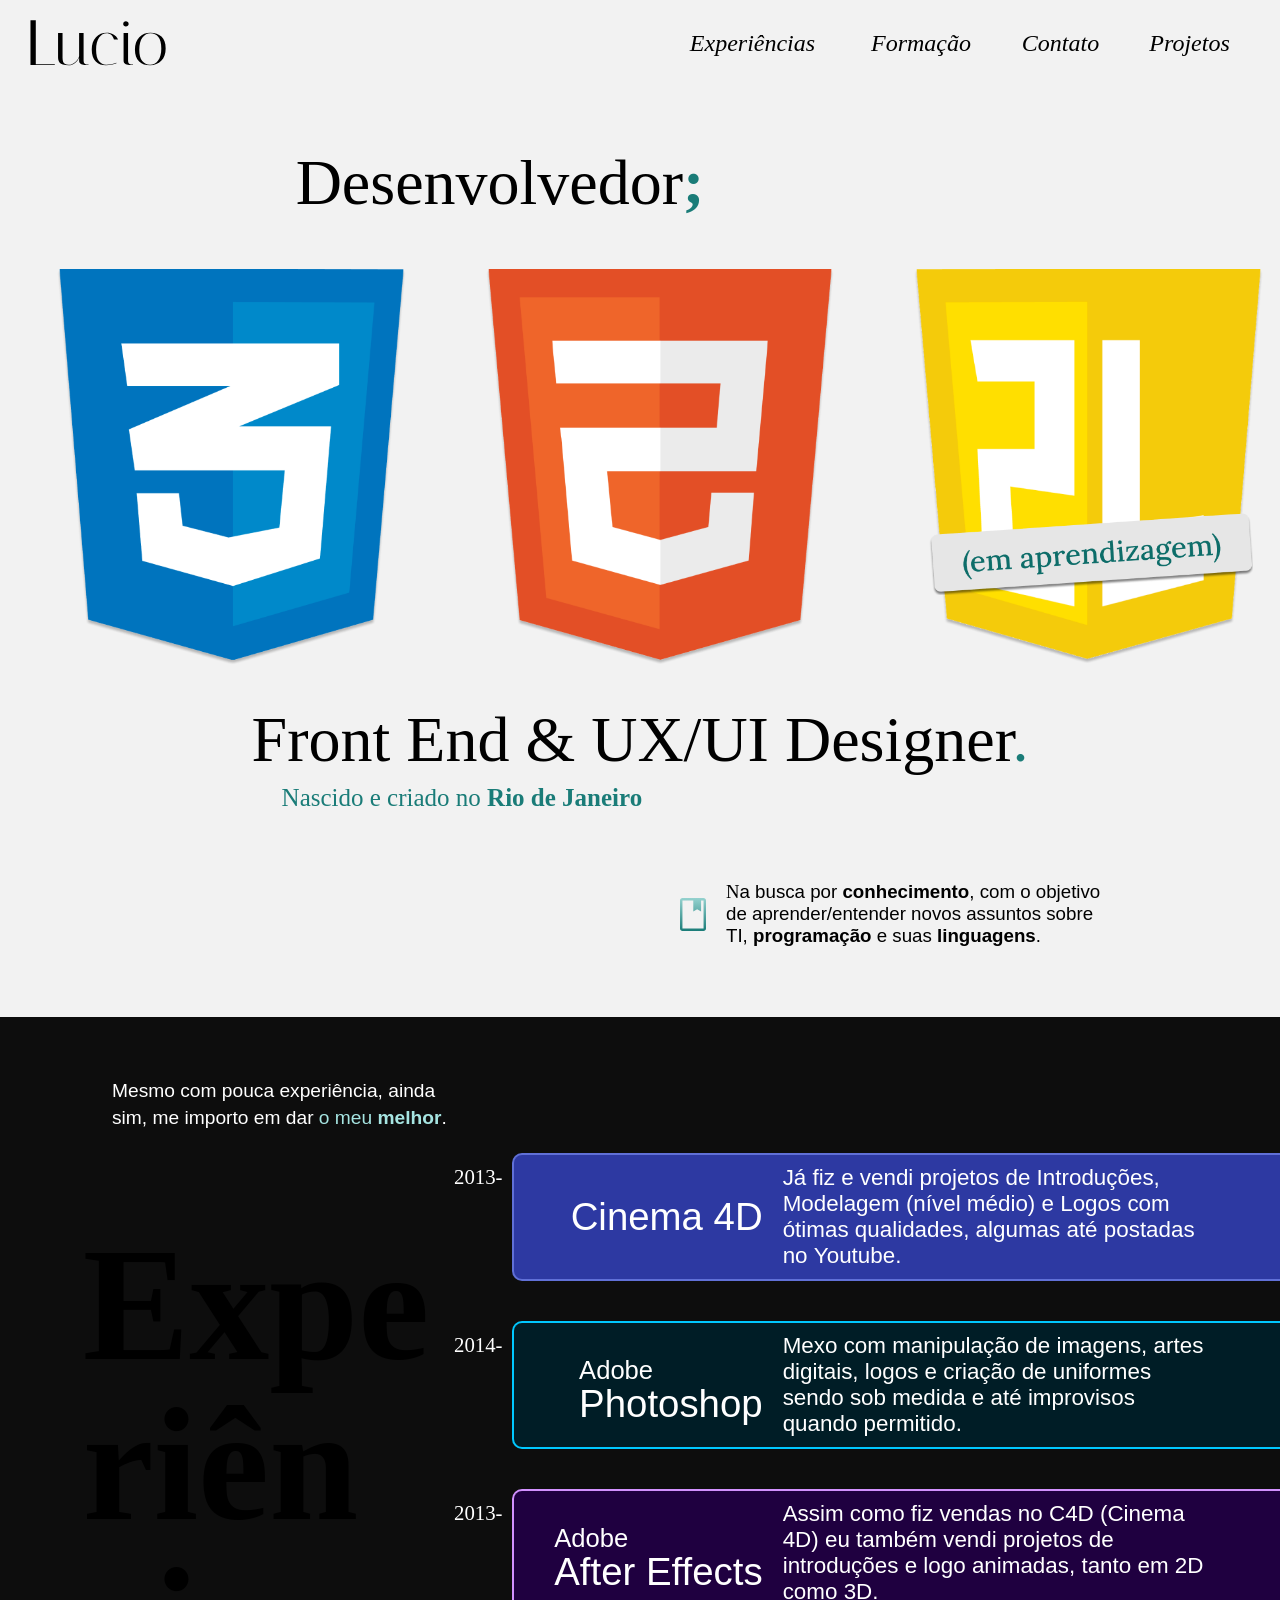
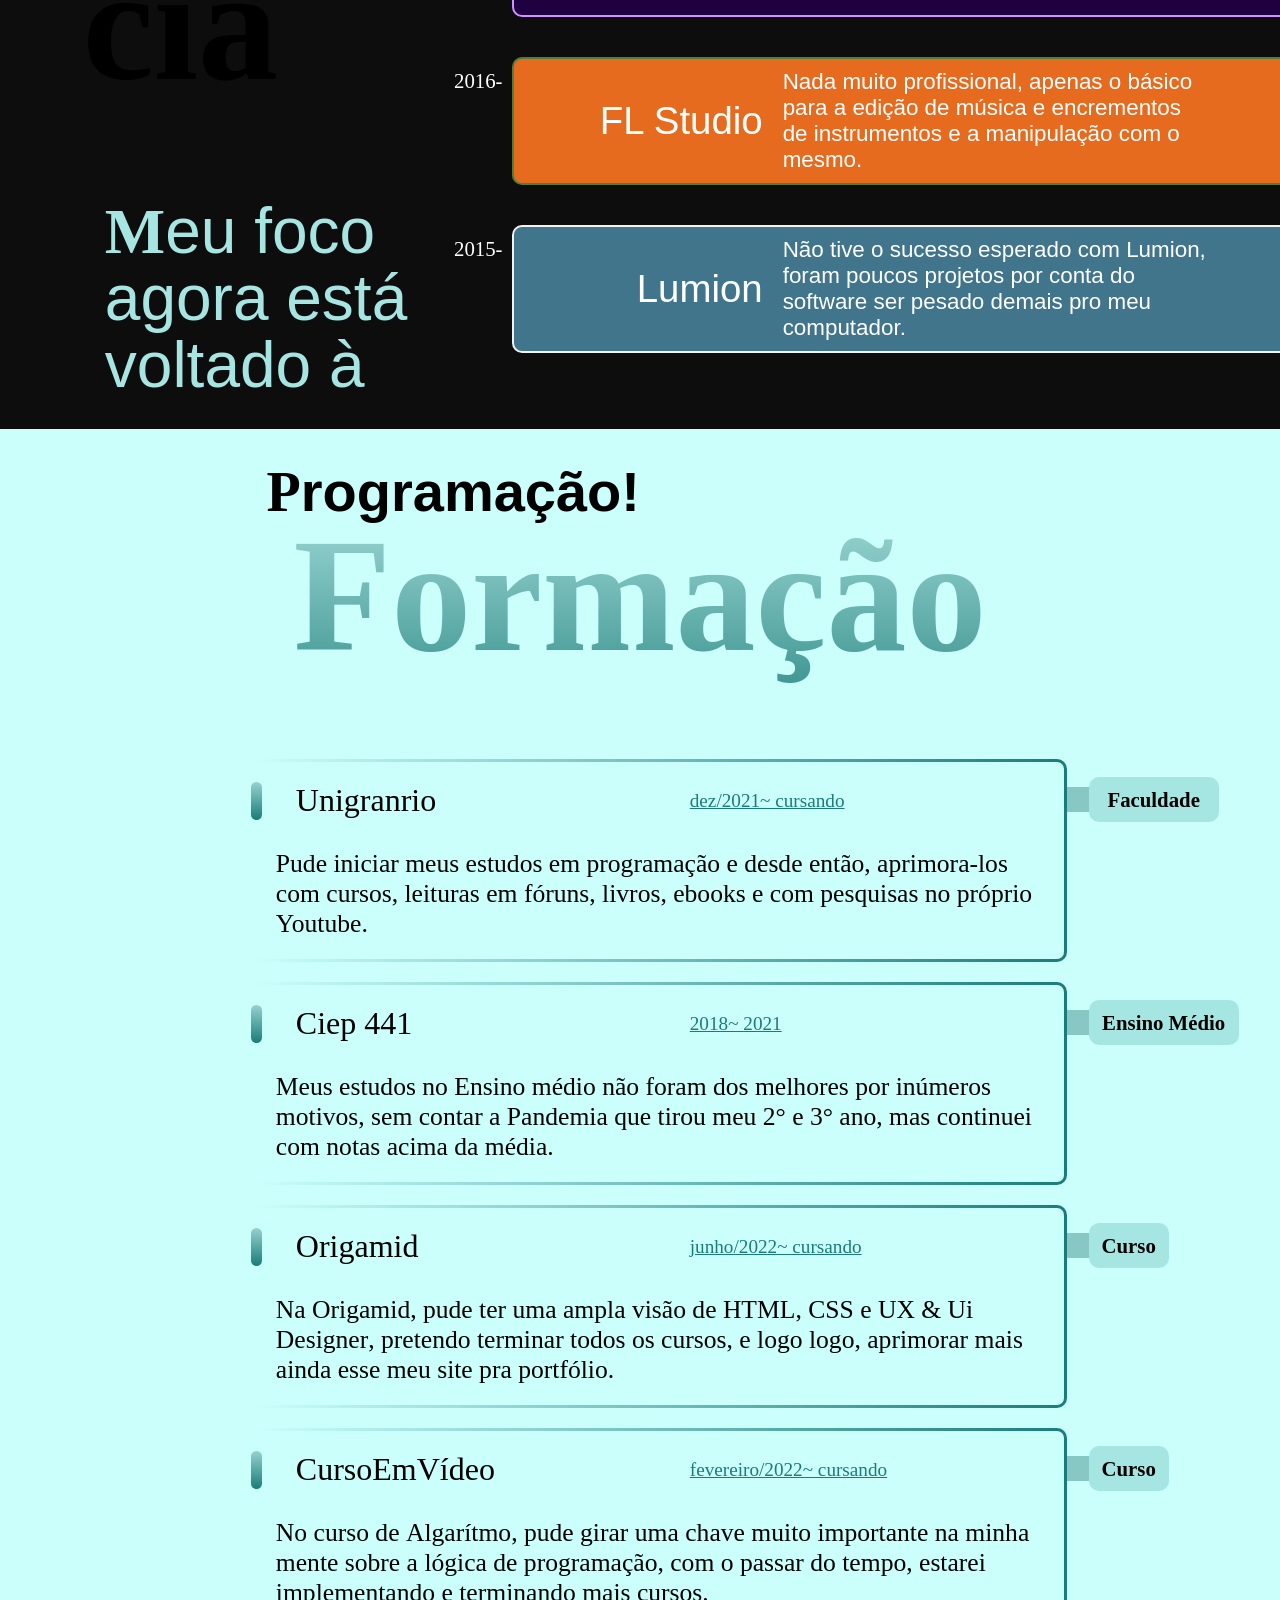
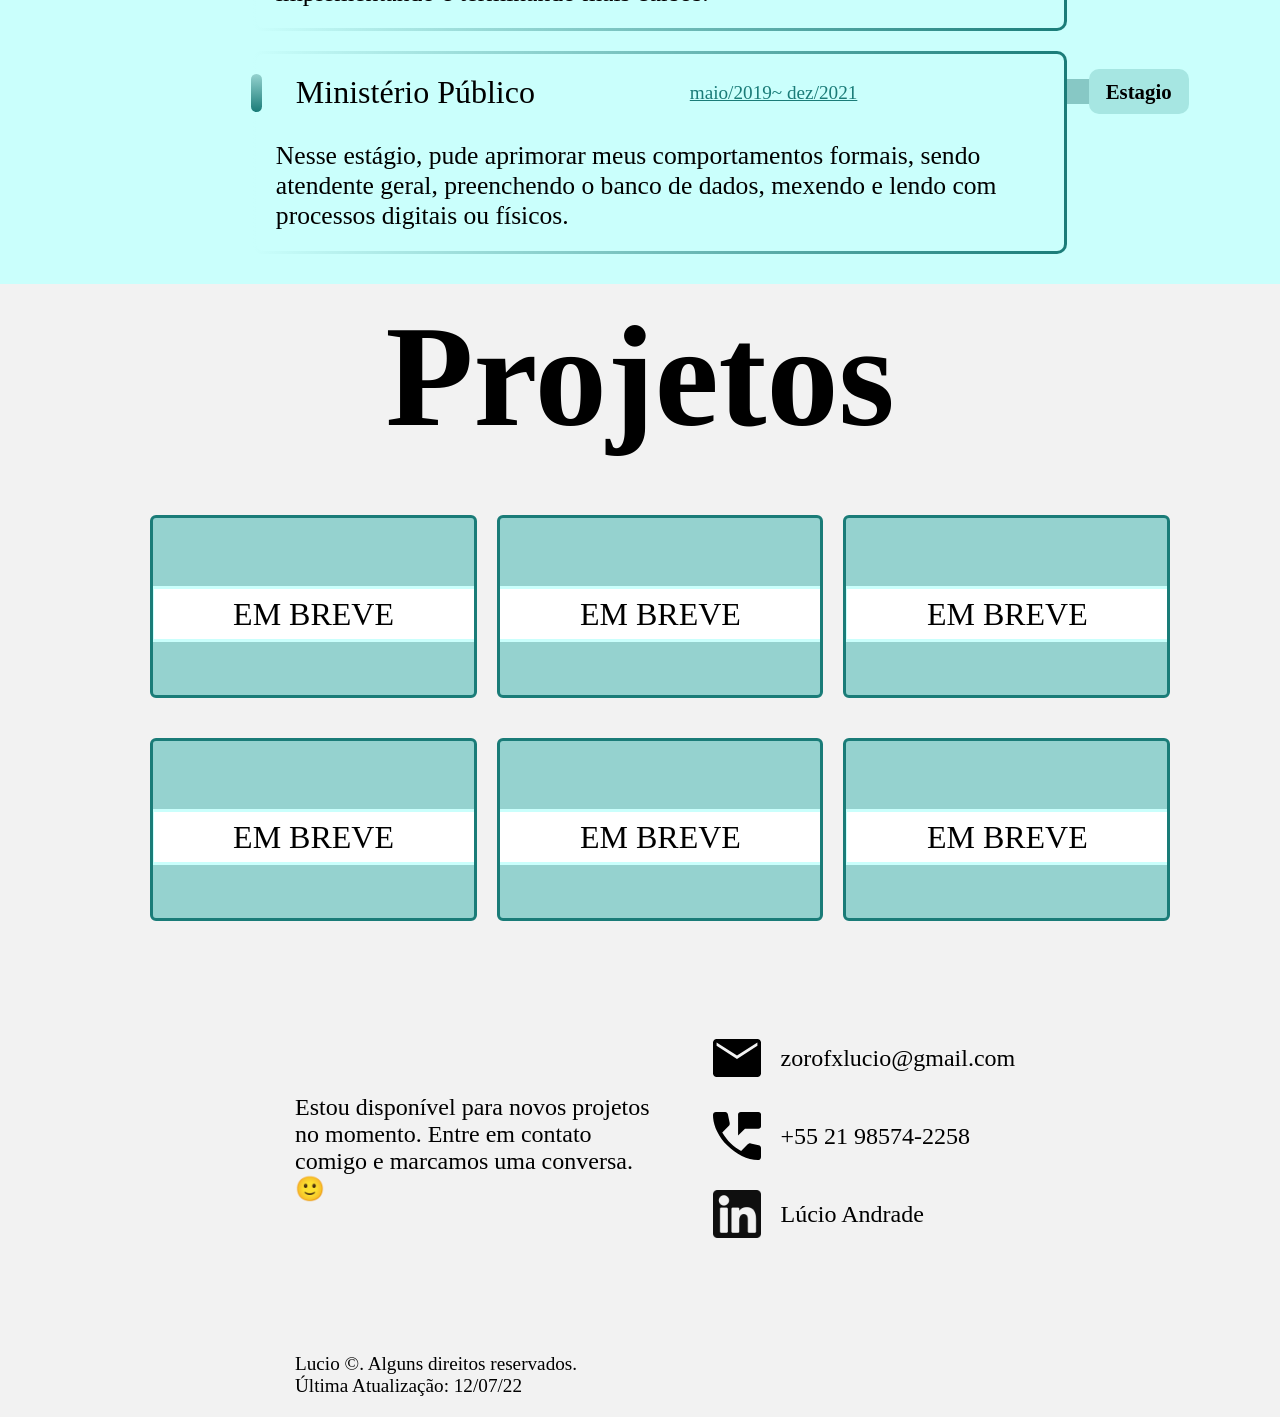
==== index.html @ 2e33cf3a "// (13/?)" ====
<!DOCTYPE html>
<html lang="en">

<head>
  <meta charset="UTF-8">
  <meta name="viewport" content="width=device-width, initial-scale=1.0">
  <title>Lúcio - Desenvolver Front-End e Designer</title>
  <link rel="stylesheet" href="style/style.css">
  <link rel="shortcut icon" href="favicon.svg" type="image/x-icon" />
</head>

<body>
  <header class="header1">
    <img src="img/inicial-marca.svg" alt="Lúcio-Logo">
    <nav class="navegacao1">
      <ul class="ul-header">
        <li class="hea-exp"><a href="#experiencias">Experiências</a></li>
        <li class="hea-form"><a href="#formacao">Formação</a></li>
        <li class="hea-cont"><a href="#contato">Contato</a></li>
        <li class="pro-cont"><a href="#projetos">Projetos</a></li>
      </ul>
    </nav>
  </header>
</body>

<main aria-label="Introdução" class="conteudo1">
  <h1 class="titulo-1">D<span class="titulo-1">esenvolvedor<strong class="titulo-1">;</strong></span></h1>
  <ul class="ul-0 conteiner1">
    <li>
      <img class="li-c1-1 imagem-c1" src="img/1-conteudo-1_3.png" alt="imagem-css">
    </li>
    <li>
      <img class="li-c1-1 imagem-c1 sumir650" src="img/1-conteudo-2_3.jpg" alt="imagem-html">
    </li>
    <li>
      <img class=" imagem-c1 sumir" src="img/1-conteudo-3_3.jpg" alt="imagem-java">
      <div>
        <img class="decoracao-c1 sumir" src="img/1-conteudo-java-3_3.png" alt="">
      </div>
    </li>
  </ul>

  <div class="conteiner1-2">
    <h2 class="titulo-2">Front End & UX/UI Designer<span class="titulo-2">.</span></h2>
    <p class="p-c1"> Nascido e criado no <strong class="p-c1">Rio de Janeiro</strong>
    </p>
  </div>

  <div class="conteiner1-3">
    <img src="img/1-conteudo-icone.svg" alt="icone-c1">
    <h3 class="lora">N<span class="IBM-Plex">a busca por <strong>conhecimento</strong>, com o objetivo<br>de aprender/entender novos assuntos sobre<br>TI, <strong>programação</strong> e suas <strong>linguagens</strong>.</span></h3>
  </div>
</main>

<section id="experiencias" aria-label="Experiências" class="section-c2">

  <div class="conteudo2">
    <span class="dec-1 Montserrat">Mesmo com pouca experiência, ainda<br>sim, me importo em dar <strong>o meu <em>melhor</em></strong>.</span>
    <h2 class="experiência subtitulo ">Expe<br>riên<br>cia</h2>
    <h3 class="h3-baixo Lora"> M<strong class="Montserrat">eu foco<br> agora está<br> voltado à</strong></h3>
    <ul class="conteiner-c2">
      <li aria-label="cinema4d" class="itens-exp">
        <img class="sumir-c2" src="img/2-conteudo-c4d.png" alt="C4D-Image">
        <div class="exp cinema4d">
          <div class="alinhamento cinema4d-1220">
            <h4 class="dec-h4-c2 IBM-Plex">Cinema 4D</h4>
          </div>
          <div class="alinhamento-p">
            <p class="Roboto">Já fiz e vendi projetos de <strong>Introduções</strong>, <strong>Modelagem</strong> (nível médio) e <strong>Logos</strong> com ótimas qualidades, algumas até postadas no <strong>Youtube</strong>.</p>
          </div>
        </div>
      </li>

      <li aria-label="adobe photoshop" class="itens-exp">
        <img class="sumir-c2" src="img/2-conteudo-ps.png" alt="PS-Image">
        <div class="exp photoshop">
          <div class="alinhamento photoshop-1220">
            <h4 class="dec-h4-letra-quebrada IBM-Plex"><span>Adobe</span><br> Photoshop</h4>
          </div>
          <div class="alinhamento-p">
            <p class="Roboto">Mexo com <strong>manipulação de imagens</strong>, <strong>artes digitais</strong>, <strong>logos</strong> e <strong>criação de uniformes</strong> sendo sob medida e até improvisos quando permitido. </p>
          </div>
        </div>
      </li>

      <li aria-label="adobe after effects" class="itens-exp">
        <img class="sumir-c2" src="img/2-conteudo-ae.png" alt="AE-Image">
        <div class="exp after-effects">
          <div class="alinhamento after-1220">
            <h4 class="dec-h4-letra-quebrada IBM-Plex"><span>Adobe</span><br> After Effects</h4>
          </div>
          <div class="alinhamento-p">
            <p class="Roboto">Assim como fiz vendas no C4D (Cinema 4D) eu também vendi projetos de <strong>introduções</strong> e <strong>logo animadas</strong>, tanto em <strong>2D</strong> como <strong>3D</strong>.</p>
          </div>
        </div>
      </li>

      <li aria-label="fl studio" class="itens-exp">
        <img class="sumir-c2" src="img/2-conteudo-flstudio.png" alt="FLSTUDIO-Image">
        <div class="exp fl-studio">
          <div class="alinhamento flstudio-1220">
            <h4 class="dec-h4-c2 IBM-Plex">FL Studio</h4>
          </div>
          <div class="alinhamento-p">
            <p class="Roboto">Nada muito profissional, apenas o <strong>básico</strong> para a <strong>edição de música</strong> e encrementos de <strong>instrumentos</strong> e a <strong>manipulação</strong> com o mesmo.</p>
          </div>
        </div>
      </li>

      <li aria-label="lumion" class="itens-exp">
        <img class="sumir-c2" src="img/2-conteudo-lumion.png" alt="LUMION-Image">
        <div class="exp lumion">
          <div class="alinhamento lumion-1220">
            <h4 class="dec-h4-c2 IBM-Plex">Lumion</h4>
          </div>
          <div class="alinhamento-p">
            <p class="Roboto">Não tive o sucesso esperado com Lumion, foram poucos projetos por conta do software ser pesado demais pro meu computador.</p>
          </div>
        </div>
      </li>
    </ul>
  </div>
</section>

<section id="formacao" class="section-c3" aria-label="Formação">
  <div class="conteudo-3">
    <h3 class="dec-1-for Montserrat"><span class="Lora">P</span>rogramação<strong>!</strong></h3>
    <h2 class="experiencias titulo-for subtitulo"><strong>F</strong>or<br>ma<br>ção</h2>

    <ul class="conteiner-for">
      <li class="item-for faculdade">
        <div class="escrita-itens-for">
          <h4 class="opensans detalhe-h4"><strong class="Lora">U</strong>nigranrio</h4>
          <span>dez/2021~ cursando</span>
        </div>
        <p class="p-for">Pude iniciar meus estudos em <strong>programação</strong> e desde então, aprimora-los com cursos, leituras em fóruns, livros, ebooks e com <strong>pesquisas no próprio Youtube</strong>.</p>
      </li>

      <li class="item-for ens-medio">
        <div class="escrita-itens-for">
          <h4 class="detalhe-h4"><strong class="Lora">C</strong>iep 441</h4>
          <span>2018~ 2021</span>
        </div>
        <p class="p-for">Meus estudos no Ensino médio não foram dos melhores por inúmeros motivos, sem contar a Pandemia que tirou meu 2° e 3° ano, mas continuei com notas <strong>acima da média</strong>.</p>
      </li>

      <li class="item-for curso">
        <div class="escrita-itens-for">
          <h4 class="detalhe-h4"><strong class="Lora">O</strong>rigamid</h4>
          <span>junho/2022~ cursando</span>
        </div>
        <p class="p-for">Na Origamid, pude ter uma ampla visão de <strong>HTML</strong>, <strong>CSS</strong> e <strong>UX & Ui Designer</strong>, pretendo terminar todos os cursos, e logo logo, aprimorar mais ainda esse meu <strong>site</strong> pra <strong>portfólio</strong>.</p>
      </li>

      <li class="item-for curso">
        <div class="escrita-itens-for">
          <h4 class="detalhe-h4"><strong class="Lora">C</strong>urso<strong class="Lora">E</strong>m<strong class="Lora">V</strong>ídeo</h4>
          <span>fevereiro/2022~ cursando</span>
        </div>
        <p class="p-for">No curso de <strong>Algarítmo</strong>, pude girar uma chave muito importante na minha mente sobre a <strong>lógica de programação</strong>, com o passar do tempo, estarei <strong>implementando</strong> e <strong>terminando</strong> mais <strong>cursos</strong>.</p>
      </li>

      <li class="item-for estagio">
        <div class="escrita-itens-for">
          <h4 class="detalhe-h4"><strong class="Lora">M</strong>inistério <strong class="Lora">P</strong>úblico</h4>
          <span>maio/2019~ dez/2021</span>
        </div>
        <p class="p-for">Nesse <strong>estágio</strong>, pude aprimorar meus comportamentos <strong>formais</strong>, sendo <strong>atendente</strong> geral, preenchendo o <strong>banco de dados</strong>, mexendo e lendo com <strong>processos</strong> digitais ou físicos.</p>
      </li>
    </ul>
  </div>
</section>

<section class="section-c4" id="projetos">
  <div class="h2-c4">
    <h2>Projetos</h2>
  </div>
  <div class="conteiner-c4">
    <ul class="grid-c4">
      <li class="itens-c4">
        <p class="p-c4">em breve</p>
      </li>
      <li class="itens-c4">
        <p class="p-c4">em breve</p>
      </li>
      <li class="itens-c4">
        <p class="p-c4">em breve</p>
      </li>
      <li class="itens-c4">
        <p class="p-c4">em breve</p>
      </li>
      <li class="itens-c4">
        <p class="p-c4">em breve</p>
      </li>
      <li class="itens-c4">
        <p class="p-c4">em breve</p>
      </li>
    </ul>
  </div>
</section>

<footer class="footer-principal" id="contato">
  <div class="conteudo-f-text">
    <p class="pf-1">Estou disponível para novos projetos no momento. Entre em contato comigo e marcamos uma conversa. 🙂</p>

    <div class="f-2p-j">
      <p class="pf-2">Lucio ©. Alguns direitos reservados.</p>
      <p class="pf-3">Última Atualização: 12/07/22</p>
    </div>
  </div>
  <ul class="conteiner-f">
    <li class="f-list">
      <img src="img/contato-email.svg" alt="email-vetor">
      <a href="mailto:zorofxlucio@gmail.com? subject=subject text" target="_blank">
        zorofxlucio@gmail.com
      </a>
    </li>
    <li class="f-list">
      <img src="img/contato-telefone.svg" alt="telefone-vetor">
      <a href="https://wa.me/5521985742258" target="_blank">
        +55 21 98574-2258
      </a>
    </li>
    <li class="f-list">
      <img src="img/contato-linkedin.svg" alt="linkedin-vetor">
      <a href="https://www.linkedin.com/in/l%C3%BAcio-andrade-frontend/" target="_blank">Lúcio Andrade</a>
    </li>
  </ul>
</footer>

</html>
---- style/style.css ----
@import url('global.css');
@import url('header.css');
@import url('fontes.css');
@import url('footer.css');
@import url('conteudo-1.css');
@import url('conteudo-2.css');
@import url('conteudo-3.css');
@import url('conteudo-4.css');

/*Estilos Gerais*/
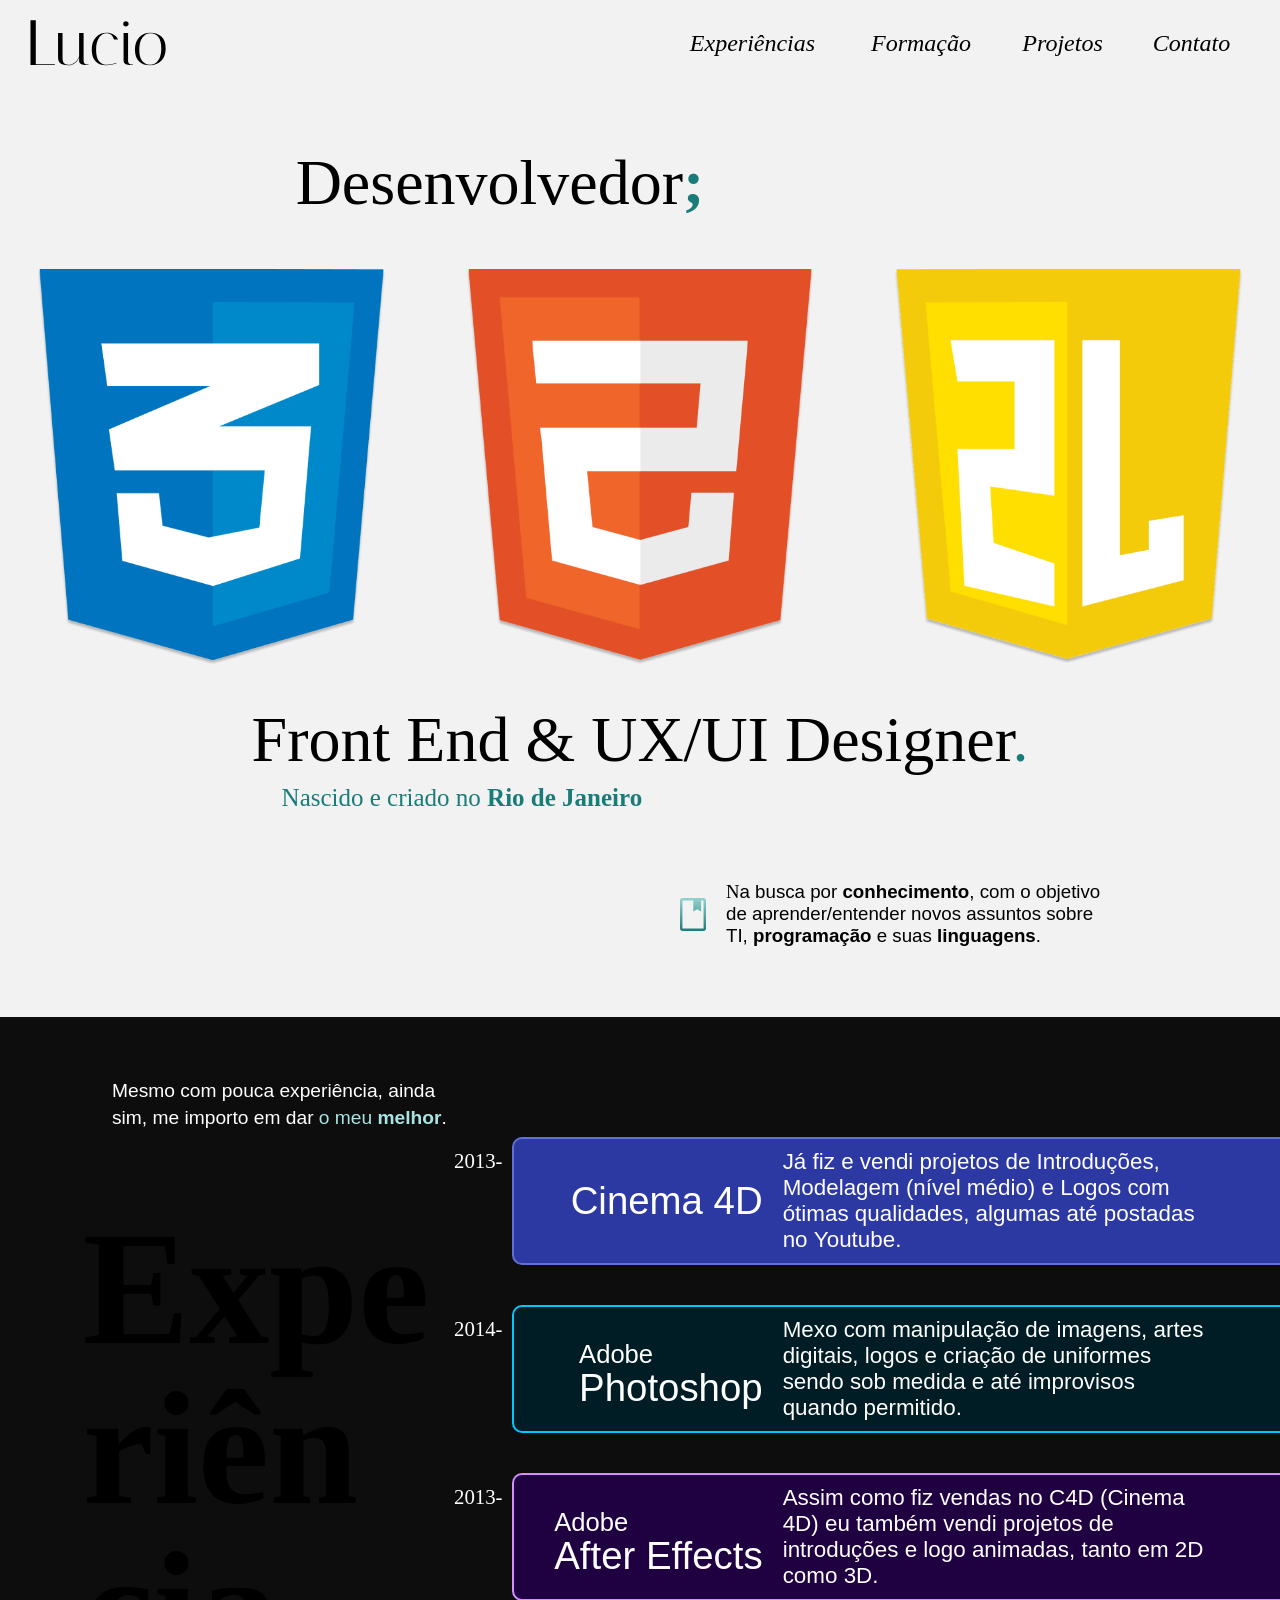
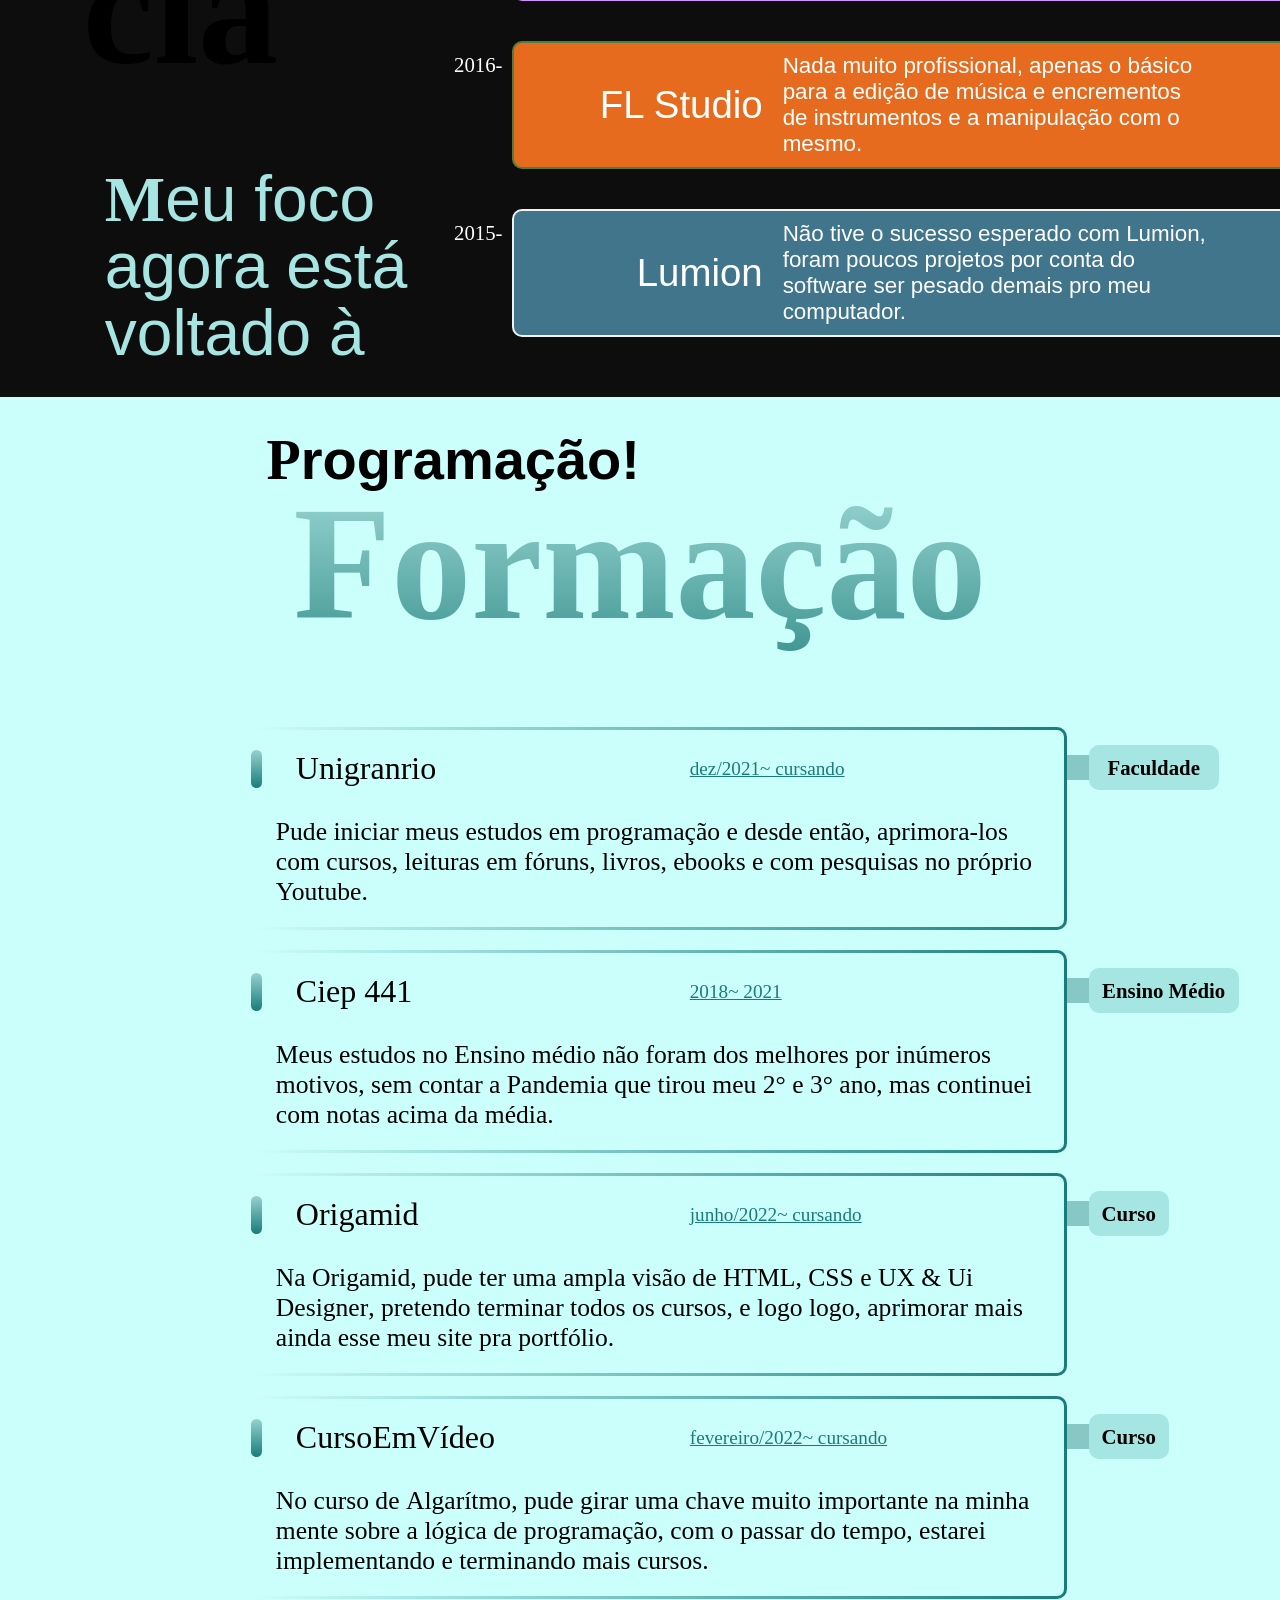
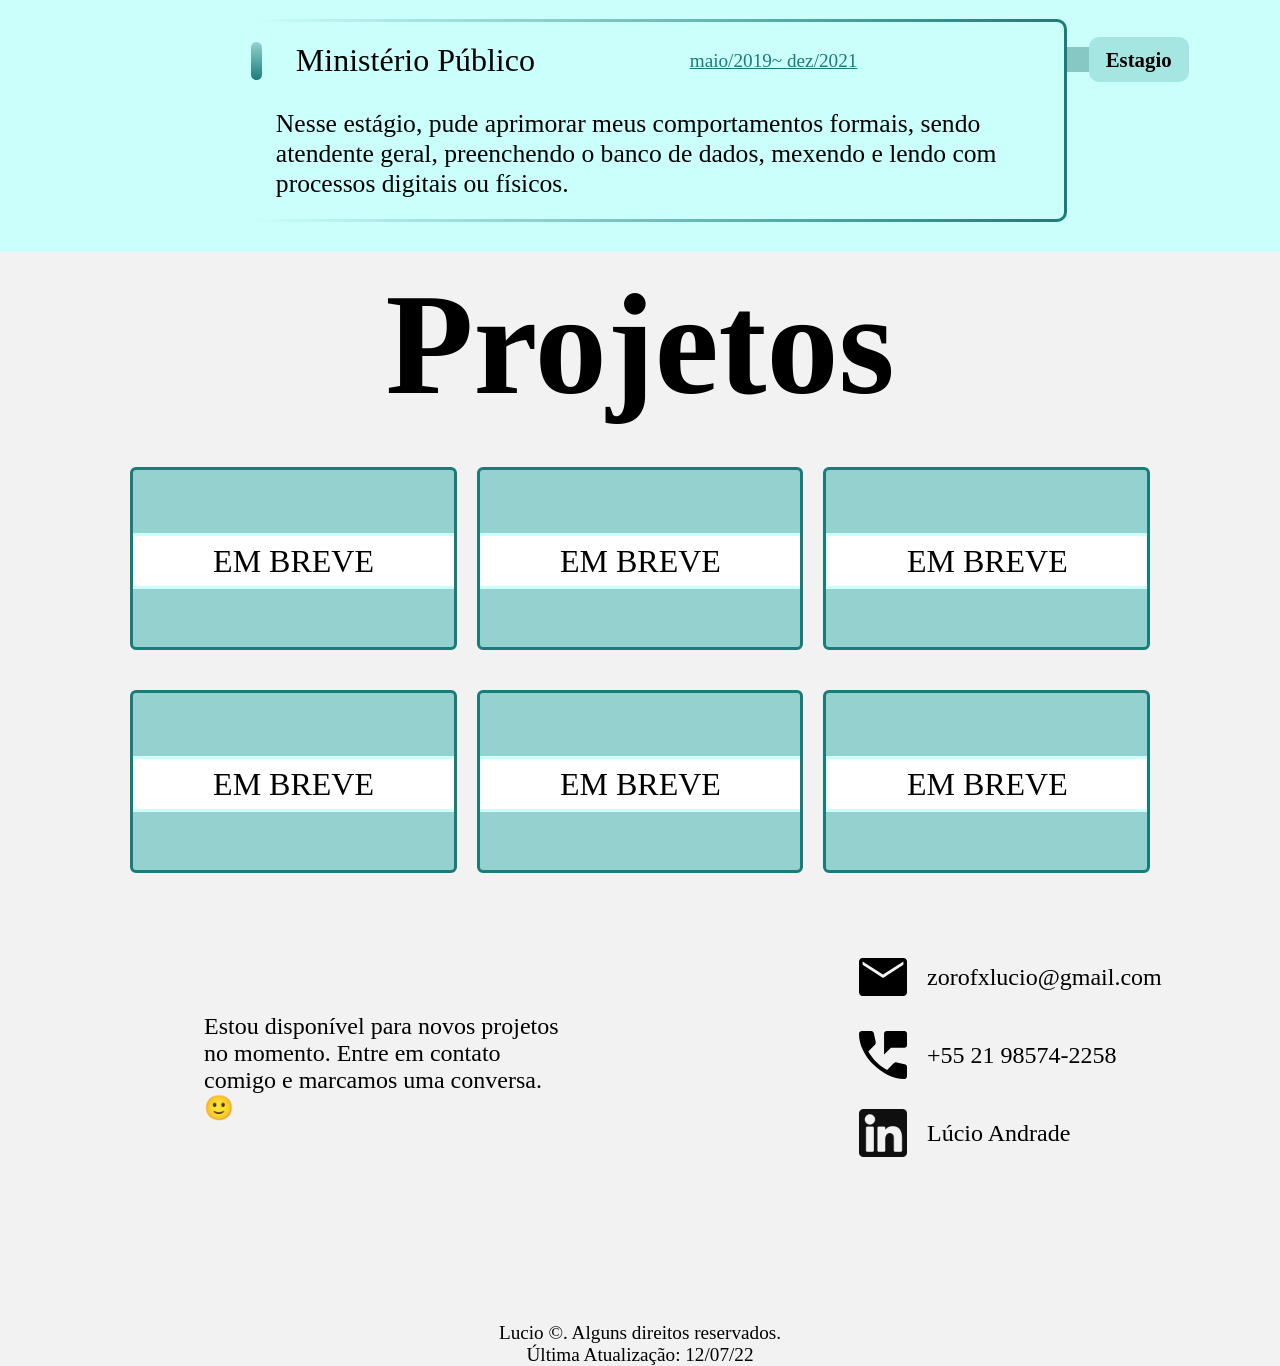
==== commit f6d34e82: "// JS (14/?) Complementando meu site com Java Script(JS)!" ====
--- a/index.html
+++ b/index.html
@@ -1,231 +1,238 @@
-<!DOCTYPE html>
-<html lang="en">
-
-<head>
-  <meta charset="UTF-8">
-  <meta name="viewport" content="width=device-width, initial-scale=1.0">
-  <title>Lúcio - Desenvolver Front-End e Designer</title>
-  <link rel="stylesheet" href="style/style.css">
-  <link rel="shortcut icon" href="favicon.svg" type="image/x-icon" />
-</head>
-
-<body>
-  <header class="header1">
-    <img src="img/inicial-marca.svg" alt="Lúcio-Logo">
-    <nav class="navegacao1">
-      <ul class="ul-header">
-        <li class="hea-exp"><a href="#experiencias">Experiências</a></li>
-        <li class="hea-form"><a href="#formacao">Formação</a></li>
-        <li class="hea-cont"><a href="#contato">Contato</a></li>
-        <li class="pro-cont"><a href="#projetos">Projetos</a></li>
-      </ul>
-    </nav>
-  </header>
-</body>
-
-<main aria-label="Introdução" class="conteudo1">
-  <h1 class="titulo-1">D<span class="titulo-1">esenvolvedor<strong class="titulo-1">;</strong></span></h1>
-  <ul class="ul-0 conteiner1">
-    <li>
-      <img class="li-c1-1 imagem-c1" src="img/1-conteudo-1_3.png" alt="imagem-css">
-    </li>
-    <li>
-      <img class="li-c1-1 imagem-c1 sumir650" src="img/1-conteudo-2_3.jpg" alt="imagem-html">
-    </li>
-    <li>
-      <img class=" imagem-c1 sumir" src="img/1-conteudo-3_3.jpg" alt="imagem-java">
-      <div>
-        <img class="decoracao-c1 sumir" src="img/1-conteudo-java-3_3.png" alt="">
-      </div>
-    </li>
-  </ul>
-
-  <div class="conteiner1-2">
-    <h2 class="titulo-2">Front End & UX/UI Designer<span class="titulo-2">.</span></h2>
-    <p class="p-c1"> Nascido e criado no <strong class="p-c1">Rio de Janeiro</strong>
-    </p>
-  </div>
-
-  <div class="conteiner1-3">
-    <img src="img/1-conteudo-icone.svg" alt="icone-c1">
-    <h3 class="lora">N<span class="IBM-Plex">a busca por <strong>conhecimento</strong>, com o objetivo<br>de aprender/entender novos assuntos sobre<br>TI, <strong>programação</strong> e suas <strong>linguagens</strong>.</span></h3>
-  </div>
-</main>
-
-<section id="experiencias" aria-label="Experiências" class="section-c2">
-
-  <div class="conteudo2">
-    <span class="dec-1 Montserrat">Mesmo com pouca experiência, ainda<br>sim, me importo em dar <strong>o meu <em>melhor</em></strong>.</span>
-    <h2 class="experiência subtitulo ">Expe<br>riên<br>cia</h2>
-    <h3 class="h3-baixo Lora"> M<strong class="Montserrat">eu foco<br> agora está<br> voltado à</strong></h3>
-    <ul class="conteiner-c2">
-      <li aria-label="cinema4d" class="itens-exp">
-        <img class="sumir-c2" src="img/2-conteudo-c4d.png" alt="C4D-Image">
-        <div class="exp cinema4d">
-          <div class="alinhamento cinema4d-1220">
-            <h4 class="dec-h4-c2 IBM-Plex">Cinema 4D</h4>
-          </div>
-          <div class="alinhamento-p">
-            <p class="Roboto">Já fiz e vendi projetos de <strong>Introduções</strong>, <strong>Modelagem</strong> (nível médio) e <strong>Logos</strong> com ótimas qualidades, algumas até postadas no <strong>Youtube</strong>.</p>
-          </div>
-        </div>
-      </li>
-
-      <li aria-label="adobe photoshop" class="itens-exp">
-        <img class="sumir-c2" src="img/2-conteudo-ps.png" alt="PS-Image">
-        <div class="exp photoshop">
-          <div class="alinhamento photoshop-1220">
-            <h4 class="dec-h4-letra-quebrada IBM-Plex"><span>Adobe</span><br> Photoshop</h4>
-          </div>
-          <div class="alinhamento-p">
-            <p class="Roboto">Mexo com <strong>manipulação de imagens</strong>, <strong>artes digitais</strong>, <strong>logos</strong> e <strong>criação de uniformes</strong> sendo sob medida e até improvisos quando permitido. </p>
-          </div>
-        </div>
-      </li>
-
-      <li aria-label="adobe after effects" class="itens-exp">
-        <img class="sumir-c2" src="img/2-conteudo-ae.png" alt="AE-Image">
-        <div class="exp after-effects">
-          <div class="alinhamento after-1220">
-            <h4 class="dec-h4-letra-quebrada IBM-Plex"><span>Adobe</span><br> After Effects</h4>
-          </div>
-          <div class="alinhamento-p">
-            <p class="Roboto">Assim como fiz vendas no C4D (Cinema 4D) eu também vendi projetos de <strong>introduções</strong> e <strong>logo animadas</strong>, tanto em <strong>2D</strong> como <strong>3D</strong>.</p>
-          </div>
-        </div>
-      </li>
-
-      <li aria-label="fl studio" class="itens-exp">
-        <img class="sumir-c2" src="img/2-conteudo-flstudio.png" alt="FLSTUDIO-Image">
-        <div class="exp fl-studio">
-          <div class="alinhamento flstudio-1220">
-            <h4 class="dec-h4-c2 IBM-Plex">FL Studio</h4>
-          </div>
-          <div class="alinhamento-p">
-            <p class="Roboto">Nada muito profissional, apenas o <strong>básico</strong> para a <strong>edição de música</strong> e encrementos de <strong>instrumentos</strong> e a <strong>manipulação</strong> com o mesmo.</p>
-          </div>
-        </div>
-      </li>
-
-      <li aria-label="lumion" class="itens-exp">
-        <img class="sumir-c2" src="img/2-conteudo-lumion.png" alt="LUMION-Image">
-        <div class="exp lumion">
-          <div class="alinhamento lumion-1220">
-            <h4 class="dec-h4-c2 IBM-Plex">Lumion</h4>
-          </div>
-          <div class="alinhamento-p">
-            <p class="Roboto">Não tive o sucesso esperado com Lumion, foram poucos projetos por conta do software ser pesado demais pro meu computador.</p>
-          </div>
-        </div>
-      </li>
-    </ul>
-  </div>
-</section>
-
-<section id="formacao" class="section-c3" aria-label="Formação">
-  <div class="conteudo-3">
-    <h3 class="dec-1-for Montserrat"><span class="Lora">P</span>rogramação<strong>!</strong></h3>
-    <h2 class="experiencias titulo-for subtitulo"><strong>F</strong>or<br>ma<br>ção</h2>
-
-    <ul class="conteiner-for">
-      <li class="item-for faculdade">
-        <div class="escrita-itens-for">
-          <h4 class="opensans detalhe-h4"><strong class="Lora">U</strong>nigranrio</h4>
-          <span>dez/2021~ cursando</span>
-        </div>
-        <p class="p-for">Pude iniciar meus estudos em <strong>programação</strong> e desde então, aprimora-los com cursos, leituras em fóruns, livros, ebooks e com <strong>pesquisas no próprio Youtube</strong>.</p>
-      </li>
-
-      <li class="item-for ens-medio">
-        <div class="escrita-itens-for">
-          <h4 class="detalhe-h4"><strong class="Lora">C</strong>iep 441</h4>
-          <span>2018~ 2021</span>
-        </div>
-        <p class="p-for">Meus estudos no Ensino médio não foram dos melhores por inúmeros motivos, sem contar a Pandemia que tirou meu 2° e 3° ano, mas continuei com notas <strong>acima da média</strong>.</p>
-      </li>
-
-      <li class="item-for curso">
-        <div class="escrita-itens-for">
-          <h4 class="detalhe-h4"><strong class="Lora">O</strong>rigamid</h4>
-          <span>junho/2022~ cursando</span>
-        </div>
-        <p class="p-for">Na Origamid, pude ter uma ampla visão de <strong>HTML</strong>, <strong>CSS</strong> e <strong>UX & Ui Designer</strong>, pretendo terminar todos os cursos, e logo logo, aprimorar mais ainda esse meu <strong>site</strong> pra <strong>portfólio</strong>.</p>
-      </li>
-
-      <li class="item-for curso">
-        <div class="escrita-itens-for">
-          <h4 class="detalhe-h4"><strong class="Lora">C</strong>urso<strong class="Lora">E</strong>m<strong class="Lora">V</strong>ídeo</h4>
-          <span>fevereiro/2022~ cursando</span>
-        </div>
-        <p class="p-for">No curso de <strong>Algarítmo</strong>, pude girar uma chave muito importante na minha mente sobre a <strong>lógica de programação</strong>, com o passar do tempo, estarei <strong>implementando</strong> e <strong>terminando</strong> mais <strong>cursos</strong>.</p>
-      </li>
-
-      <li class="item-for estagio">
-        <div class="escrita-itens-for">
-          <h4 class="detalhe-h4"><strong class="Lora">M</strong>inistério <strong class="Lora">P</strong>úblico</h4>
-          <span>maio/2019~ dez/2021</span>
-        </div>
-        <p class="p-for">Nesse <strong>estágio</strong>, pude aprimorar meus comportamentos <strong>formais</strong>, sendo <strong>atendente</strong> geral, preenchendo o <strong>banco de dados</strong>, mexendo e lendo com <strong>processos</strong> digitais ou físicos.</p>
-      </li>
-    </ul>
-  </div>
-</section>
-
-<section class="section-c4" id="projetos">
-  <div class="h2-c4">
-    <h2>Projetos</h2>
-  </div>
-  <div class="conteiner-c4">
-    <ul class="grid-c4">
-      <li class="itens-c4">
-        <p class="p-c4">em breve</p>
-      </li>
-      <li class="itens-c4">
-        <p class="p-c4">em breve</p>
-      </li>
-      <li class="itens-c4">
-        <p class="p-c4">em breve</p>
-      </li>
-      <li class="itens-c4">
-        <p class="p-c4">em breve</p>
-      </li>
-      <li class="itens-c4">
-        <p class="p-c4">em breve</p>
-      </li>
-      <li class="itens-c4">
-        <p class="p-c4">em breve</p>
-      </li>
-    </ul>
-  </div>
-</section>
-
-<footer class="footer-principal" id="contato">
-  <div class="conteudo-f-text">
-    <p class="pf-1">Estou disponível para novos projetos no momento. Entre em contato comigo e marcamos uma conversa. 🙂</p>
-
-    <div class="f-2p-j">
-      <p class="pf-2">Lucio ©. Alguns direitos reservados.</p>
-      <p class="pf-3">Última Atualização: 12/07/22</p>
-    </div>
-  </div>
-  <ul class="conteiner-f">
-    <li class="f-list">
-      <img src="img/contato-email.svg" alt="email-vetor">
-      <a href="mailto:zorofxlucio@gmail.com? subject=subject text" target="_blank">
-        zorofxlucio@gmail.com
-      </a>
-    </li>
-    <li class="f-list">
-      <img src="img/contato-telefone.svg" alt="telefone-vetor">
-      <a href="https://wa.me/5521985742258" target="_blank">
-        +55 21 98574-2258
-      </a>
-    </li>
-    <li class="f-list">
-      <img src="img/contato-linkedin.svg" alt="linkedin-vetor">
-      <a href="https://www.linkedin.com/in/l%C3%BAcio-andrade-frontend/" target="_blank">Lúcio Andrade</a>
-    </li>
-  </ul>
-</footer>
-
+<!DOCTYPE html>
+<html lang="en">
+
+<head>
+  <meta charset="UTF-8">
+  <meta name="viewport" content="width=device-width, initial-scale=1.0">
+  <title>Lúcio - Desenvolver Front-End e Designer</title>
+  <link rel="stylesheet" href="style/style.css">
+  <link rel="shortcut icon" href="favicon.svg" type="image/x-icon" />
+  <link rel="stylesheet" href="https://unpkg.com/aos@next/dist/aos.css" />
+</head>
+
+<body>
+  <header class="header1">
+    <img src="img/inicial-marca.svg" alt="Lúcio-Logo" width="136" height="46">
+    <nav class="navegacao1">
+      <ul class="ul-header">
+        <li class="hea-exp"><a href="#experiencias">Experiências</a></li>
+        <li class="hea-form"><a href="#formacao">Formação</a></li>
+        <li class="pro-cont"><a href="#projetos">Projetos</a></li>
+        <li class="hea-cont"><a href="#contato">Contato</a></li>
+      </ul>
+    </nav>
+  </header>
+
+
+  <main aria-label="Introdução" class="conteudo1">
+    <h1 class="titulo-1" data-aos="fade-right">D<span class="titulo-1">esenvolvedor<strong class="titulo-1">;</strong></span></h1>
+    <ul class="ul-0 conteiner1">
+      <li>
+        <img class="li-c1-1 imagem-c1" src="img/1-conteudo-1_3.png" alt="imagem-css" width="528" height="600">
+      </li>
+      <li>
+        <img class="li-c1-1 imagem-c1 sumir650" src="img/1-conteudo-2_3.jpg" alt="imagem-html" width="528" height="600" data-aos="ease-in">
+      </li>
+      <li>
+        <img class=" imagem-c1 sumir" src="img/1-conteudo-3_3.jpg" alt="imagem-java" width="528" height="600">
+      </li>
+    </ul>
+
+    <div class="conteiner1-2">
+      <h2 class="titulo-2">Front End & UX/UI Designer<span class="titulo-2">.</span></h2>
+      <p class="p-c1"> Nascido e criado no <strong class="p-c1">Rio de Janeiro</strong>
+      </p>
+    </div>
+
+    <div class="conteiner1-3">
+      <img src="img/1-conteudo-icone.svg" alt="icone-c1" width="26" height="33">
+      <h3 class="lora">N<span class="IBM-Plex">a busca por <strong>conhecimento</strong>, com o objetivo<br>de aprender/entender novos assuntos sobre<br>TI, <strong>programação</strong> e suas <strong>linguagens</strong>.</span></h3>
+    </div>
+  </main>
+
+  <section id="experiencias" aria-label="Experiências" class="section-c2">
+
+    <div class="conteudo2">
+      <span class="dec-1 Montserrat">Mesmo com pouca experiência, ainda<br>sim, me importo em dar <strong>o meu <em>melhor</em></strong>.</span>
+      <h2 class="experiência subtitulo " data-aos="fade-up">Expe<br>riên<br>cia</h2>
+      <h3 class="h3-baixo Lora"> M<strong class="Montserrat">eu foco<br> agora está<br> voltado à</strong></h3>
+
+      <ul class="conteiner-c2">
+        <li aria-label="cinema4d" class="itens-exp">
+          <img class="sumir-c2" src="img/2-conteudo-c4d.png" alt="C4D-Image" width="240" height="240" data-aos="fade-right">
+          <div class="exp cinema4d" data-aos="fade-left">
+            <div class="alinhamento cinema4d-1220">
+              <h4 class="dec-h4-c2 IBM-Plex">Cinema 4D</h4>
+            </div>
+            <div class="alinhamento-p">
+              <p class="Roboto">Já fiz e vendi projetos de <strong>Introduções</strong>, <strong>Modelagem</strong> (nível médio) e <strong>Logos</strong> com ótimas qualidades, algumas até postadas no <strong>Youtube</strong>.</p>
+            </div>
+          </div>
+        </li>
+
+        <li aria-label="adobe photoshop" class="itens-exp">
+          <img class="sumir-c2" src="img/2-conteudo-ps.png" alt="PS-Image" width="240" height="240" data-aos="fade-right">
+          <div class="exp photoshop" data-aos="fade-left">
+            <div class="alinhamento photoshop-1220">
+              <h4 class="dec-h4-letra-quebrada IBM-Plex"><span>Adobe</span><br> Photoshop</h4>
+            </div>
+            <div class="alinhamento-p">
+              <p class="Roboto">Mexo com <strong>manipulação de imagens</strong>, <strong>artes digitais</strong>, <strong>logos</strong> e <strong>criação de uniformes</strong> sendo sob medida e até improvisos quando permitido. </p>
+            </div>
+          </div>
+        </li>
+
+        <li aria-label="adobe after effects" class="itens-exp">
+          <img class="sumir-c2" src="img/2-conteudo-ae.png" alt="AE-Image" width="240" height="240" data-aos="fade-right">
+          <div class="exp after-effects" data-aos="fade-left">
+            <div class="alinhamento after-1220">
+              <h4 class="dec-h4-letra-quebrada IBM-Plex"><span>Adobe</span><br> After Effects</h4>
+            </div>
+            <div class="alinhamento-p">
+              <p class="Roboto">Assim como fiz vendas no C4D (Cinema 4D) eu também vendi projetos de <strong>introduções</strong> e <strong>logo animadas</strong>, tanto em <strong>2D</strong> como <strong>3D</strong>.</p>
+            </div>
+          </div>
+        </li>
+
+        <li aria-label="fl studio" class="itens-exp">
+          <img class="sumir-c2" src="img/2-conteudo-flstudio.png" alt="FLSTUDIO-Image" width="240" height="240" data-aos="fade-right">
+          <div class="exp fl-studio" data-aos="fade-left">
+            <div class="alinhamento flstudio-1220">
+              <h4 class="dec-h4-c2 IBM-Plex">FL Studio</h4>
+            </div>
+            <div class="alinhamento-p">
+              <p class="Roboto">Nada muito profissional, apenas o <strong>básico</strong> para a <strong>edição de música</strong> e encrementos de <strong>instrumentos</strong> e a <strong>manipulação</strong> com o mesmo.</p>
+            </div>
+          </div>
+        </li>
+
+        <li aria-label="lumion" class="itens-exp">
+          <img class="sumir-c2" src="img/2-conteudo-lumion.png" alt="LUMION-Image" width="240" height="240" data-aos="fade-right">
+          <div class="exp lumion" data-aos="fade-left">
+            <div class="alinhamento lumion-1220">
+              <h4 class="dec-h4-c2 IBM-Plex">Lumion</h4>
+            </div>
+            <div class="alinhamento-p">
+              <p class="Roboto">Não tive o sucesso esperado com Lumion, foram poucos projetos por conta do software ser pesado demais pro meu computador.</p>
+            </div>
+          </div>
+        </li>
+      </ul>
+    </div>
+  </section>
+
+  <section id="formacao" class="section-c3" aria-label="Formação">
+    <div class="conteudo-3">
+      <h3 class="dec-1-for Montserrat"><span class="Lora">P</span>rogramação<strong>!</strong></h3>
+      <h2 class="experiencias titulo-for subtitulo" data-aos="fade-up+"><strong>F</strong>or<br>ma<br>ção</h2>
+
+      <ul class="conteiner-for">
+        <li class="item-for faculdade" data-aos="fade-left">
+          <div class="escrita-itens-for">
+            <h4 class="opensans detalhe-h4"><strong class="Lora">U</strong>nigranrio</h4>
+            <span>dez/2021~ cursando</span>
+          </div>
+          <p class="p-for">Pude iniciar meus estudos em <strong>programação</strong> e desde então, aprimora-los com cursos, leituras em fóruns, livros, ebooks e com <strong>pesquisas no próprio Youtube</strong>.</p>
+        </li>
+
+        <li class="item-for ens-medio" data-aos="fade-left">
+          <div class="escrita-itens-for">
+            <h4 class="detalhe-h4"><strong class="Lora">C</strong>iep 441</h4>
+            <span>2018~ 2021</span>
+          </div>
+          <p class="p-for">Meus estudos no Ensino médio não foram dos melhores por inúmeros motivos, sem contar a Pandemia que tirou meu 2° e 3° ano, mas continuei com notas <strong>acima da média</strong>.</p>
+        </li>
+
+        <li class="item-for curso" data-aos="fade-left">
+          <div class="escrita-itens-for">
+            <h4 class="detalhe-h4"><strong class="Lora">O</strong>rigamid</h4>
+            <span>junho/2022~ cursando</span>
+          </div>
+          <p class="p-for">Na Origamid, pude ter uma ampla visão de <strong>HTML</strong>, <strong>CSS</strong> e <strong>UX & Ui Designer</strong>, pretendo terminar todos os cursos, e logo logo, aprimorar mais ainda esse meu <strong>site</strong> pra <strong>portfólio</strong>.</p>
+        </li>
+
+        <li class="item-for curso" data-aos="fade-left">
+          <div class="escrita-itens-for">
+            <h4 class="detalhe-h4"><strong class="Lora">C</strong>urso<strong class="Lora">E</strong>m<strong class="Lora">V</strong>ídeo</h4>
+            <span>fevereiro/2022~ cursando</span>
+          </div>
+          <p class="p-for">No curso de <strong>Algarítmo</strong>, pude girar uma chave muito importante na minha mente sobre a <strong>lógica de programação</strong>, com o passar do tempo, estarei <strong>implementando</strong> e <strong>terminando</strong> mais <strong>cursos</strong>.</p>
+        </li>
+
+        <li class="item-for estagio" data-aos="fade-left">
+          <div class="escrita-itens-for">
+            <h4 class="detalhe-h4"><strong class="Lora">M</strong>inistério <strong class="Lora">P</strong>úblico</h4>
+            <span>maio/2019~ dez/2021</span>
+          </div>
+          <p class="p-for">Nesse <strong>estágio</strong>, pude aprimorar meus comportamentos <strong>formais</strong>, sendo <strong>atendente</strong> geral, preenchendo o <strong>banco de dados</strong>, mexendo e lendo com <strong>processos</strong> digitais ou físicos.</p>
+        </li>
+      </ul>
+    </div>
+  </section>
+
+  <section class="section-c4" id="projetos">
+    <div class="h2-c4">
+      <h2>Projetos</h2>
+    </div>
+    <div class="conteiner-c4">
+      <ul class="grid-c4">
+        <li class="itens-c4" data-aos="fade-right">
+          <p class="p-c4">em breve</p>
+        </li>
+        <li class="itens-c4" data-aos="fade-up">
+          <p class="p-c4">em breve</p>
+        </li>
+        <li class="itens-c4" data-aos="fade-left">
+          <p class="p-c4">em breve</p>
+        </li>
+        <li class="itens-c4" data-aos="fade-right">
+          <p class="p-c4">em breve</p>
+        </li>
+        <li class="itens-c4" data-aos="fade-up">
+          <p class="p-c4">em breve</p>
+        </li>
+        <li class="itens-c4" data-aos="fade-left">
+          <p class="p-c4">em breve</p>
+        </li>
+      </ul>
+    </div>
+  </section>
+
+  <footer class="footer-principal" id="contato">
+    <div class="conteudo-f-text">
+      <p class="pf-1">Estou disponível para novos projetos no momento. Entre em contato comigo e marcamos uma conversa. 🙂</p>
+    </div>
+
+    <ul class="conteiner-f">
+      <li class="f-list" data-aos="fade-left">
+        <img src="img/contato-email.svg" alt="email-vetor" width="48" height="38">
+        <a href="mailto:zorofxlucio@gmail.com? subject=subject text" target="_blank">
+          zorofxlucio@gmail.com
+        </a>
+      </li>
+      <li class="f-list" data-aos="fade-left">
+        <img src="img/contato-telefone.svg" alt="telefone-vetor" width="48" height="38">
+        <a href="https://wa.me/5521985742258" target="_blank">
+          +55 21 98574-2258
+        </a>
+      </li>
+      <li class="f-list" data-aos="fade-left">
+        <img src="img/contato-linkedin.svg" alt="linkedin-vetor" width="48" height="38">
+        <a href="https://www.linkedin.com/in/l%C3%BAcio-andrade-frontend/" target="_blank">Lúcio Andrade</a>
+      </li>
+    </ul>
+
+    <div class="f-2p-j">
+      <p class="pf-2">Lucio ©. Alguns direitos reservados.</p>
+      <p class="pf-3">Última Atualização: 12/07/22</p>
+    </div>
+
+  </footer>
+
+  <script src="https://unpkg.com/aos@next/dist/aos.js"></script>
+  <script>
+    AOS.init();
+  </script>
+</body>
+
 </html>
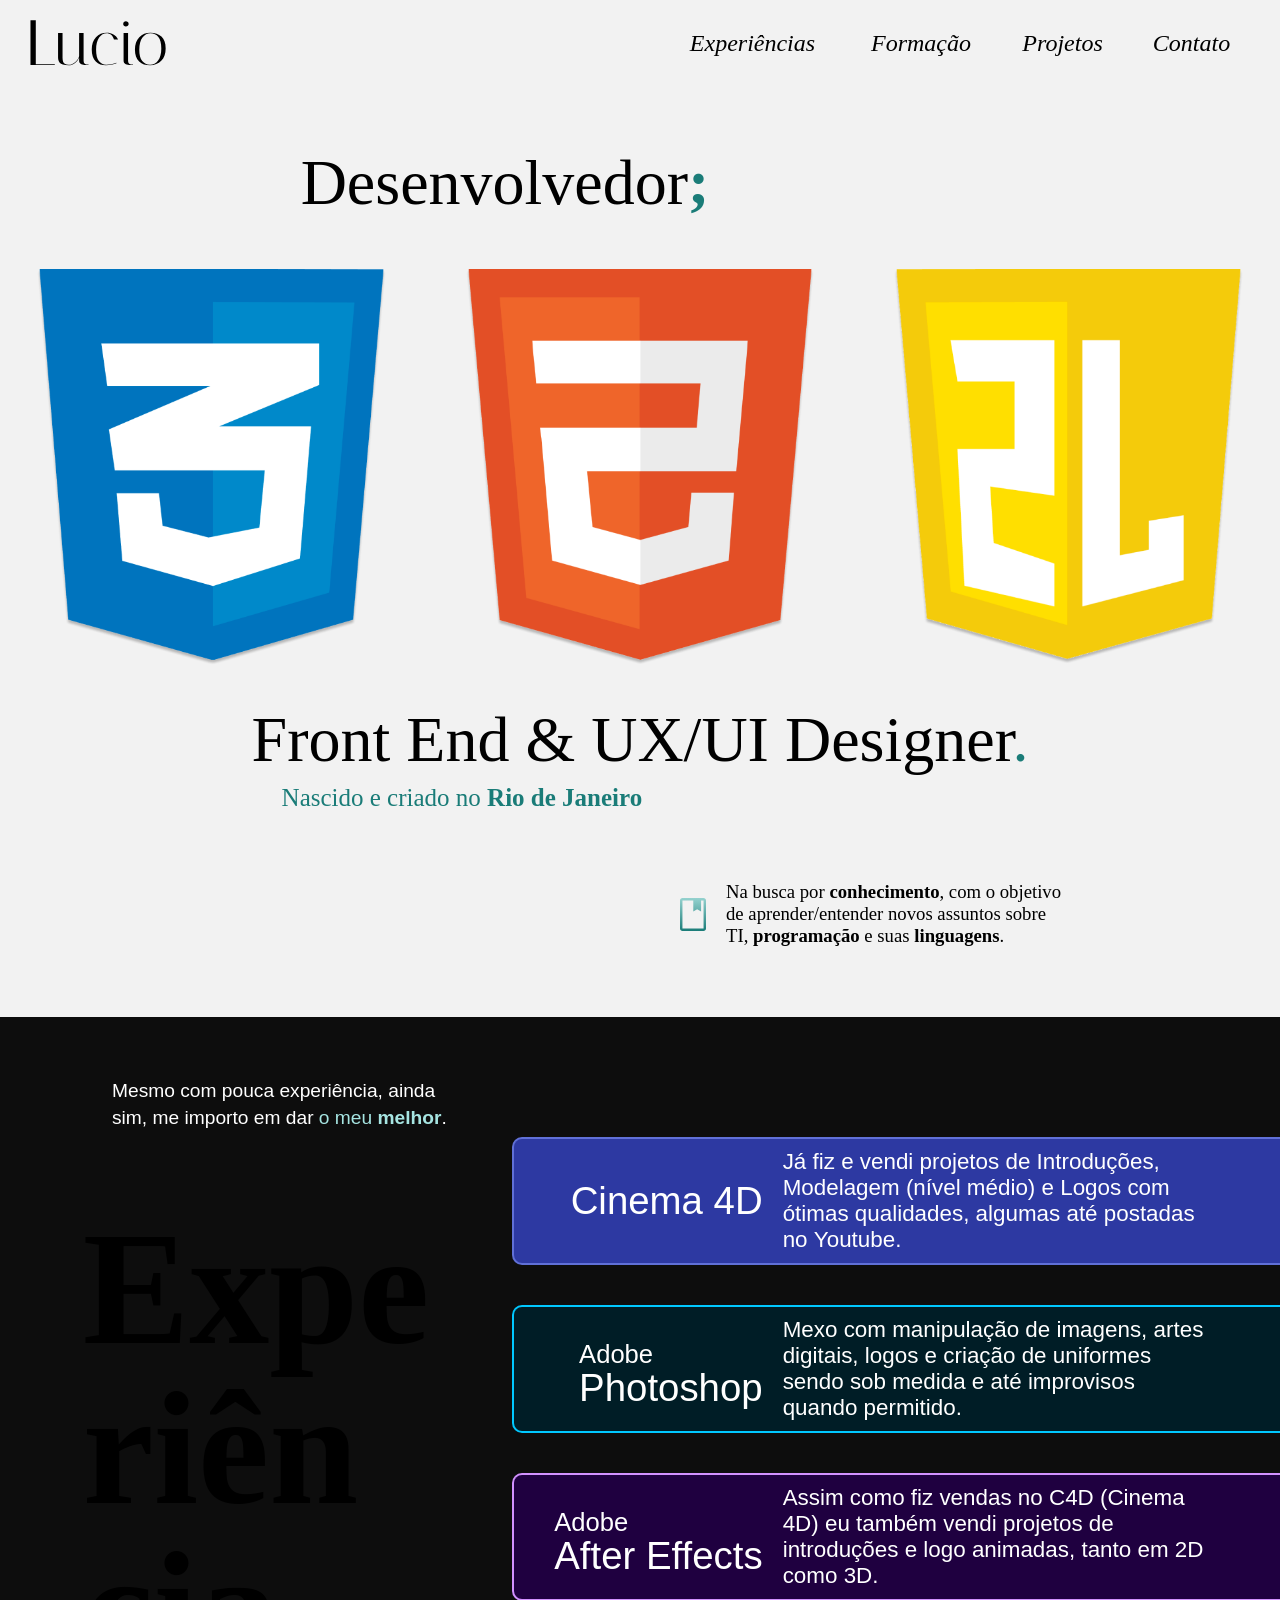
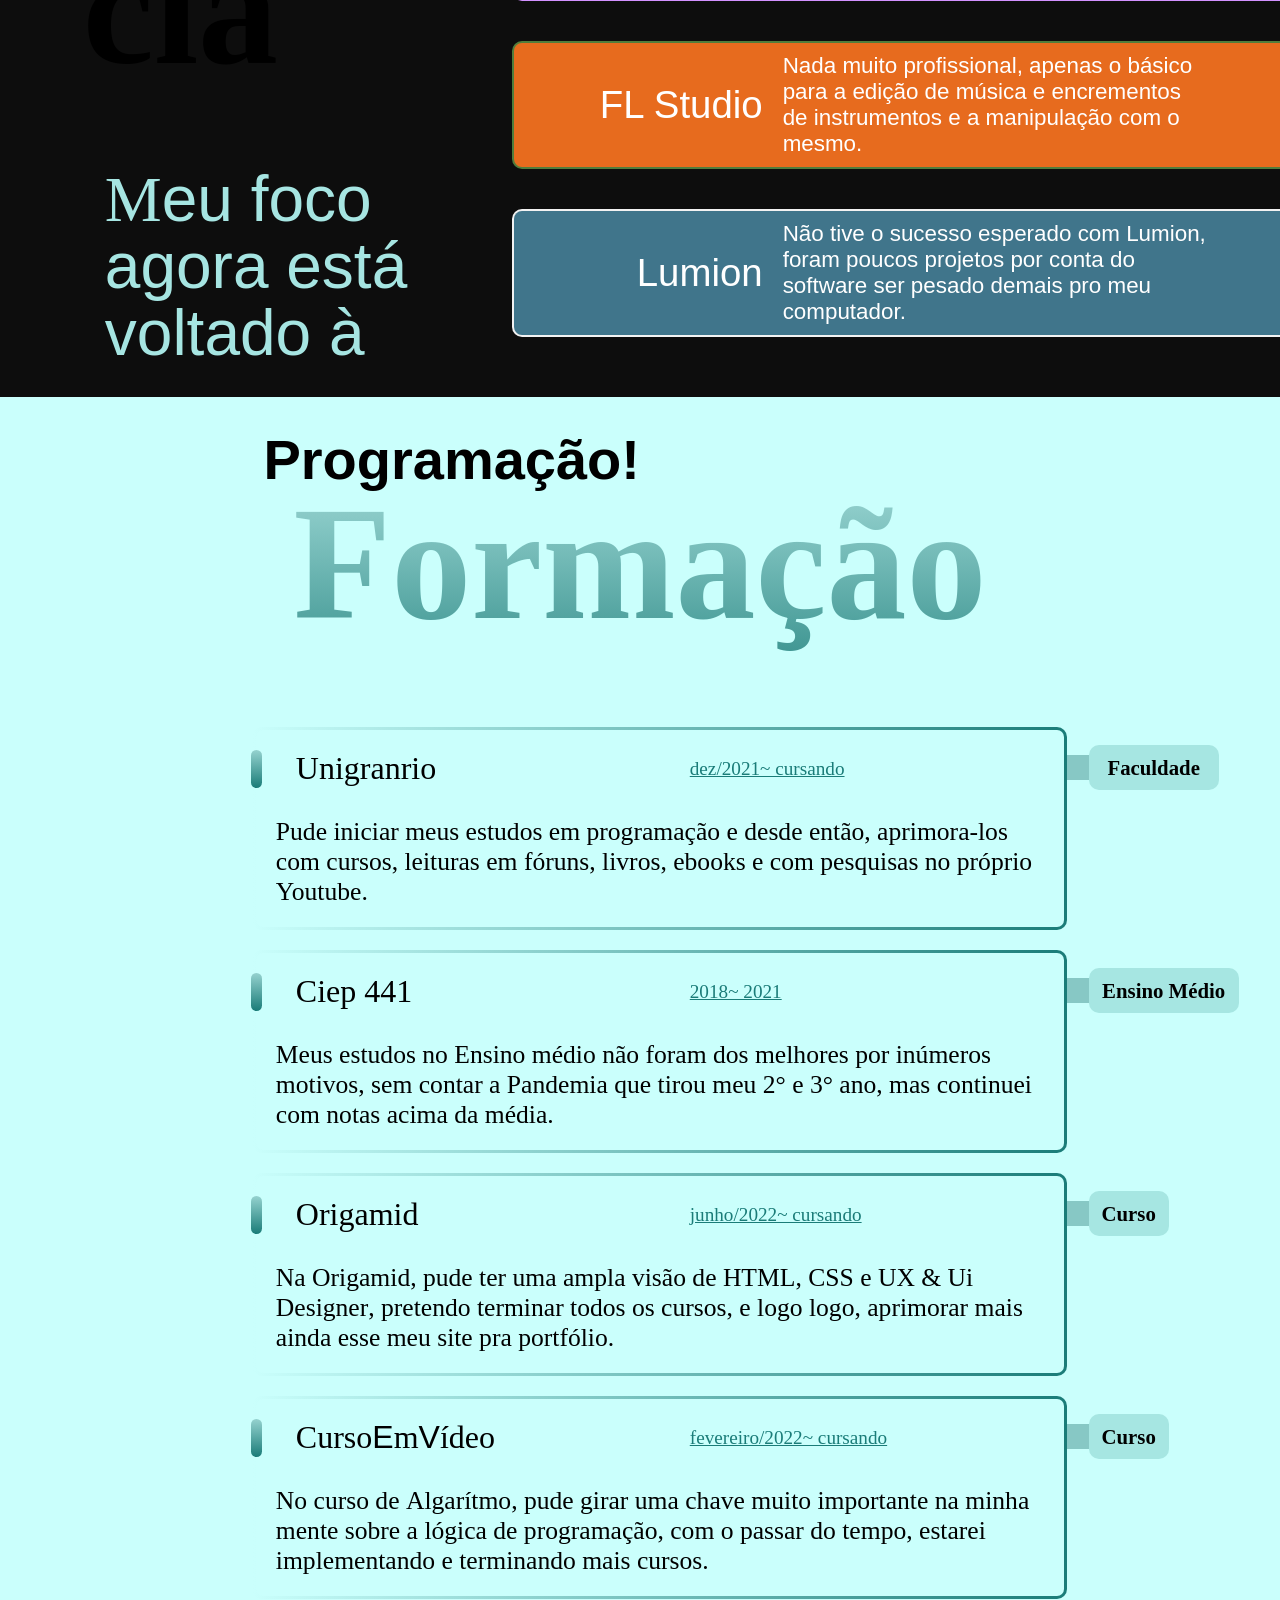
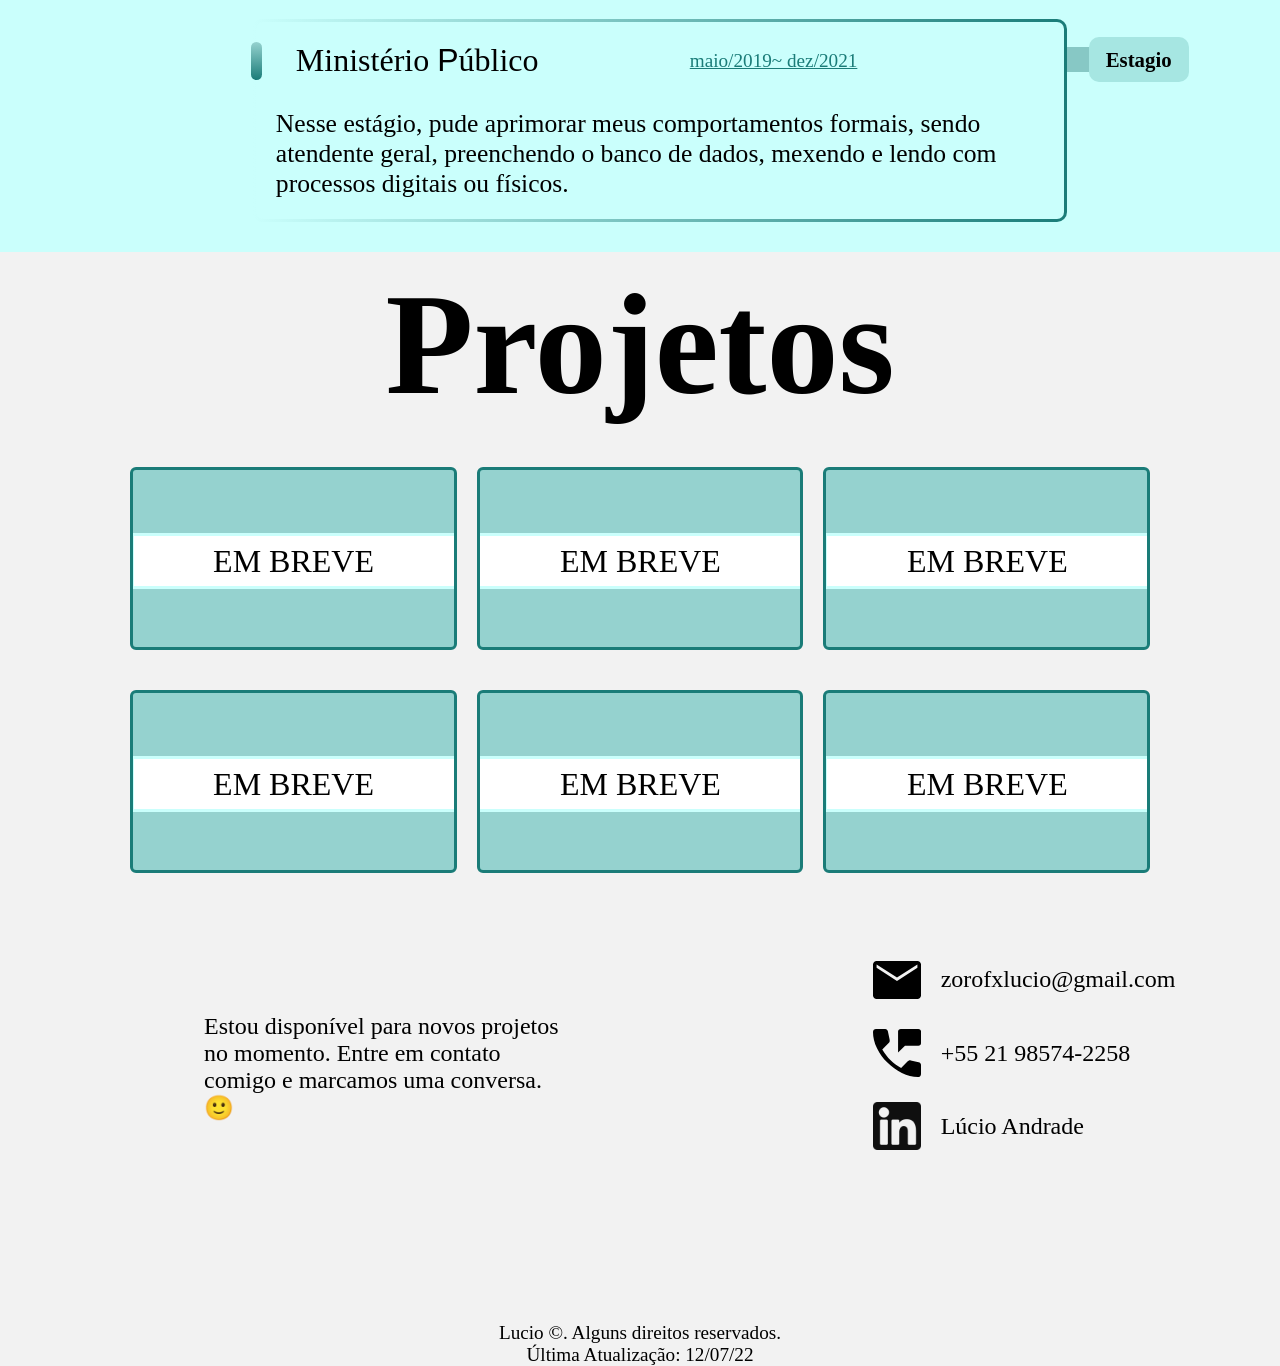
==== commit 053f682d: "// (15/?) CSS Animation Correção de Overflow" ====
--- a/index.html
+++ b/index.html
@@ -6,7 +6,7 @@
   <meta name="viewport" content="width=device-width, initial-scale=1.0">
   <title>Lúcio - Desenvolver Front-End e Designer</title>
   <link rel="stylesheet" href="style/style.css">
-  <link rel="shortcut icon" href="favicon.svg" type="image/x-icon" />
+  <link rel="icon" href="favicon.svg" type="image/svg+xml" />
   <link rel="stylesheet" href="https://unpkg.com/aos@next/dist/aos.css" />
 </head>
 
@@ -25,15 +25,15 @@
 
 
   <main aria-label="Introdução" class="conteudo1">
-    <h1 class="titulo-1" data-aos="fade-right">D<span class="titulo-1">esenvolvedor<strong class="titulo-1">;</strong></span></h1>
+    <h1 class="titulo-1" data-aos="fade-right">Desenvolvedor<strong>;</strong></h1>
     <ul class="ul-0 conteiner1">
-      <li>
+      <li id="css-png">
         <img class="li-c1-1 imagem-c1" src="img/1-conteudo-1_3.png" alt="imagem-css" width="528" height="600">
       </li>
-      <li>
-        <img class="li-c1-1 imagem-c1 sumir650" src="img/1-conteudo-2_3.jpg" alt="imagem-html" width="528" height="600" data-aos="ease-in">
-      </li>
-      <li>
+      <li id="html-sh">
+        <img id="html-png" class="li-c1-1 imagem-c1 sumir650" src="img/1-conteudo-2_3.jpg" alt="imagem-html" width="528" height="600" data-aos="ease-in">
+      </li>
+      <li id="js-png">
         <img class=" imagem-c1 sumir" src="img/1-conteudo-3_3.jpg" alt="imagem-java" width="528" height="600">
       </li>
     </ul>
@@ -46,7 +46,7 @@
 
     <div class="conteiner1-3">
       <img src="img/1-conteudo-icone.svg" alt="icone-c1" width="26" height="33">
-      <h3 class="lora">N<span class="IBM-Plex">a busca por <strong>conhecimento</strong>, com o objetivo<br>de aprender/entender novos assuntos sobre<br>TI, <strong>programação</strong> e suas <strong>linguagens</strong>.</span></h3>
+      <h3>Na busca por <strong>conhecimento</strong>, com o objetivo<br>de aprender/entender novos assuntos sobre<br>TI, <strong>programação</strong> e suas <strong>linguagens</strong>.</h3>
     </div>
   </main>
 
@@ -54,8 +54,8 @@
 
     <div class="conteudo2">
       <span class="dec-1 Montserrat">Mesmo com pouca experiência, ainda<br>sim, me importo em dar <strong>o meu <em>melhor</em></strong>.</span>
-      <h2 class="experiência subtitulo " data-aos="fade-up">Expe<br>riên<br>cia</h2>
-      <h3 class="h3-baixo Lora"> M<strong class="Montserrat">eu foco<br> agora está<br> voltado à</strong></h3>
+      <h2 class="experiência subtitulo " data-aos="fade-left">Expe<br>riên<br>cia</h2>
+      <h3 class="h3-baixo Lora"> Meu foco<br> agora está<br> voltado à</h3>
 
       <ul class="conteiner-c2">
         <li aria-label="cinema4d" class="itens-exp">
@@ -129,7 +129,7 @@
       <ul class="conteiner-for">
         <li class="item-for faculdade" data-aos="fade-left">
           <div class="escrita-itens-for">
-            <h4 class="opensans detalhe-h4"><strong class="Lora">U</strong>nigranrio</h4>
+            <h4 class="detalhe-h4 Lora">Unigranrio</h4>
             <span>dez/2021~ cursando</span>
           </div>
           <p class="p-for">Pude iniciar meus estudos em <strong>programação</strong> e desde então, aprimora-los com cursos, leituras em fóruns, livros, ebooks e com <strong>pesquisas no próprio Youtube</strong>.</p>
@@ -137,7 +137,7 @@
 
         <li class="item-for ens-medio" data-aos="fade-left">
           <div class="escrita-itens-for">
-            <h4 class="detalhe-h4"><strong class="Lora">C</strong>iep 441</h4>
+            <h4 class="detalhe-h4 Lora">Ciep 441</h4>
             <span>2018~ 2021</span>
           </div>
           <p class="p-for">Meus estudos no Ensino médio não foram dos melhores por inúmeros motivos, sem contar a Pandemia que tirou meu 2° e 3° ano, mas continuei com notas <strong>acima da média</strong>.</p>
@@ -145,7 +145,7 @@
 
         <li class="item-for curso" data-aos="fade-left">
           <div class="escrita-itens-for">
-            <h4 class="detalhe-h4"><strong class="Lora">O</strong>rigamid</h4>
+            <h4 class="detalhe-h4 Lora">Origamid</h4>
             <span>junho/2022~ cursando</span>
           </div>
           <p class="p-for">Na Origamid, pude ter uma ampla visão de <strong>HTML</strong>, <strong>CSS</strong> e <strong>UX & Ui Designer</strong>, pretendo terminar todos os cursos, e logo logo, aprimorar mais ainda esse meu <strong>site</strong> pra <strong>portfólio</strong>.</p>
@@ -153,7 +153,7 @@
 
         <li class="item-for curso" data-aos="fade-left">
           <div class="escrita-itens-for">
-            <h4 class="detalhe-h4"><strong class="Lora">C</strong>urso<strong class="Lora">E</strong>m<strong class="Lora">V</strong>ídeo</h4>
+            <h4 class="detalhe-h4 Lora">Curso<em>E</em>m<em>V</em>ídeo</h4>
             <span>fevereiro/2022~ cursando</span>
           </div>
           <p class="p-for">No curso de <strong>Algarítmo</strong>, pude girar uma chave muito importante na minha mente sobre a <strong>lógica de programação</strong>, com o passar do tempo, estarei <strong>implementando</strong> e <strong>terminando</strong> mais <strong>cursos</strong>.</p>
@@ -161,7 +161,7 @@
 
         <li class="item-for estagio" data-aos="fade-left">
           <div class="escrita-itens-for">
-            <h4 class="detalhe-h4"><strong class="Lora">M</strong>inistério <strong class="Lora">P</strong>úblico</h4>
+            <h4 class="detalhe-h4 Lora">Ministério <em class="Lora">P</em>úblico</h4>
             <span>maio/2019~ dez/2021</span>
           </div>
           <p class="p-for">Nesse <strong>estágio</strong>, pude aprimorar meus comportamentos <strong>formais</strong>, sendo <strong>atendente</strong> geral, preenchendo o <strong>banco de dados</strong>, mexendo e lendo com <strong>processos</strong> digitais ou físicos.</p>
@@ -176,22 +176,22 @@
     </div>
     <div class="conteiner-c4">
       <ul class="grid-c4">
-        <li class="itens-c4" data-aos="fade-right">
-          <p class="p-c4">em breve</p>
-        </li>
         <li class="itens-c4" data-aos="fade-up">
           <p class="p-c4">em breve</p>
         </li>
-        <li class="itens-c4" data-aos="fade-left">
-          <p class="p-c4">em breve</p>
-        </li>
-        <li class="itens-c4" data-aos="fade-right">
-          <p class="p-c4">em breve</p>
-        </li>
-        <li class="itens-c4" data-aos="fade-up">
-          <p class="p-c4">em breve</p>
-        </li>
-        <li class="itens-c4" data-aos="fade-left">
+        <li class="itens-c4 sumir-c4" data-aos="fade-up">
+          <p class="p-c4">em breve</p>
+        </li>
+        <li class="itens-c4 sumir-c4-2" data-aos="fade-up">
+          <p class="p-c4">em breve</p>
+        </li>
+        <li class="itens-c4 sumir-c4-2" data-aos="fade-up">
+          <p class="p-c4">em breve</p>
+        </li>
+        <li class="itens-c4 sumir-c4" data-aos="fade-up">
+          <p class="p-c4">em breve</p>
+        </li>
+        <li class="itens-c4 sumir-c4-2" data-aos="fade-up">
           <p class="p-c4">em breve</p>
         </li>
       </ul>
--- a/style/style.css
+++ b/style/style.css
@@ -1,10 +1,11 @@
-@import url('global.css');
-@import url('header.css');
-@import url('fontes.css');
-@import url('footer.css');
-@import url('conteudo-1.css');
-@import url('conteudo-2.css');
-@import url('conteudo-3.css');
-@import url('conteudo-4.css');
-
+@import url('global.css');
+@import url('header.css');
+@import url('fontes.css');
+@import url('footer.css');
+@import url('conteudo-1.css');
+@import url('animacao-c1.css');
+@import url('conteudo-2.css');
+@import url('conteudo-3.css');
+@import url('conteudo-4.css');
+
 /*Estilos Gerais*/
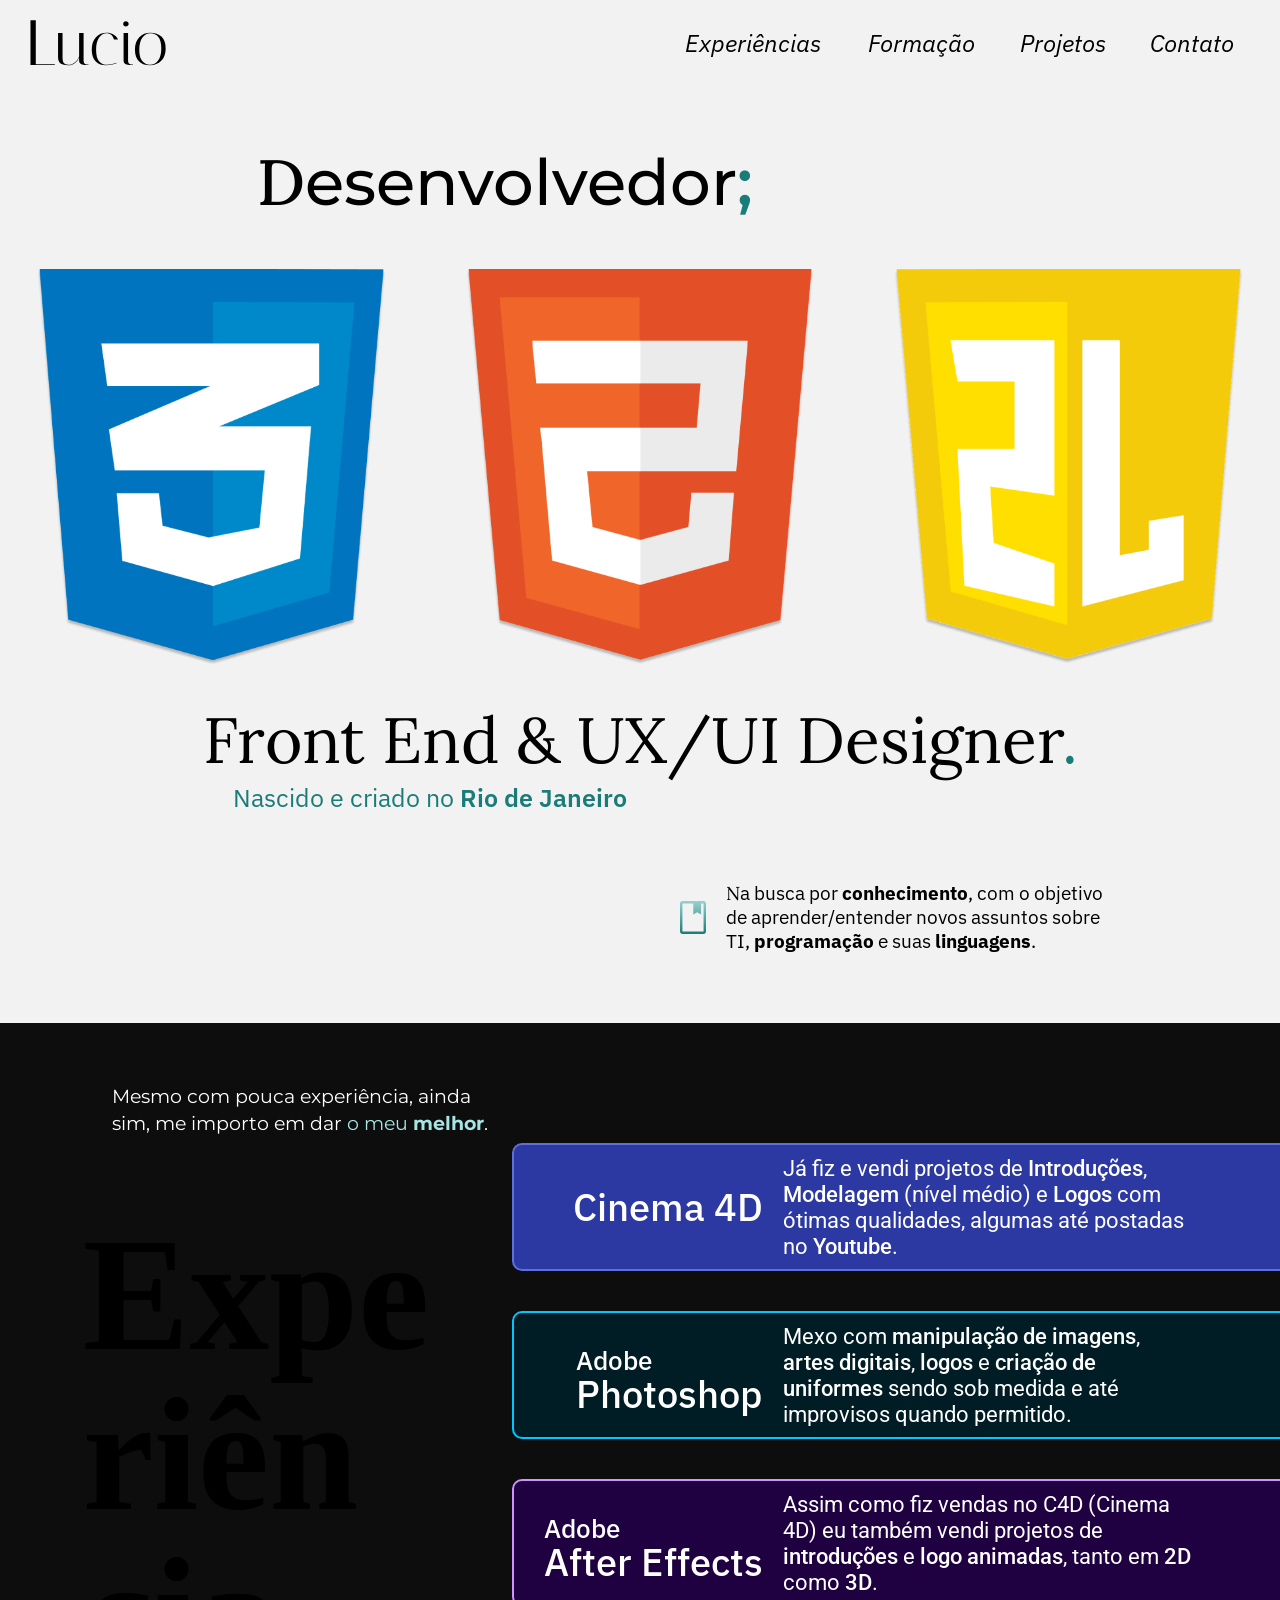
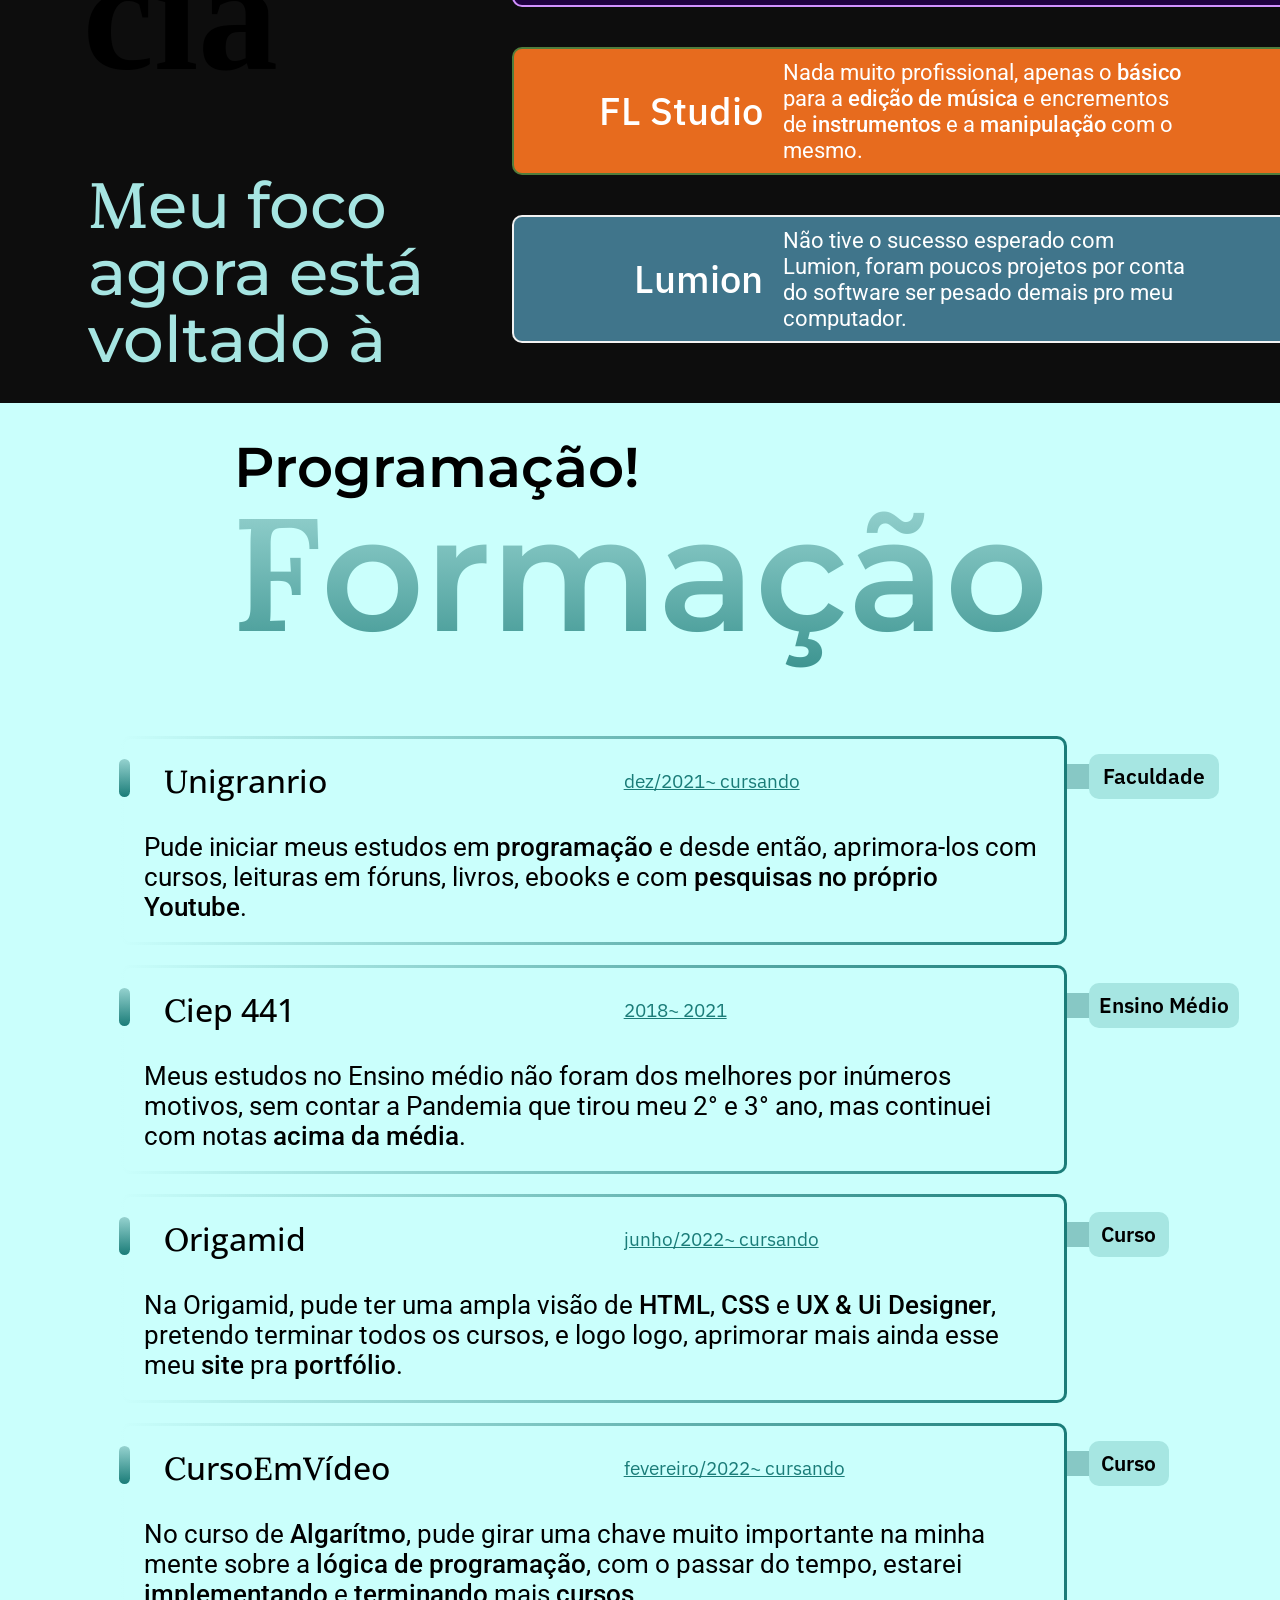
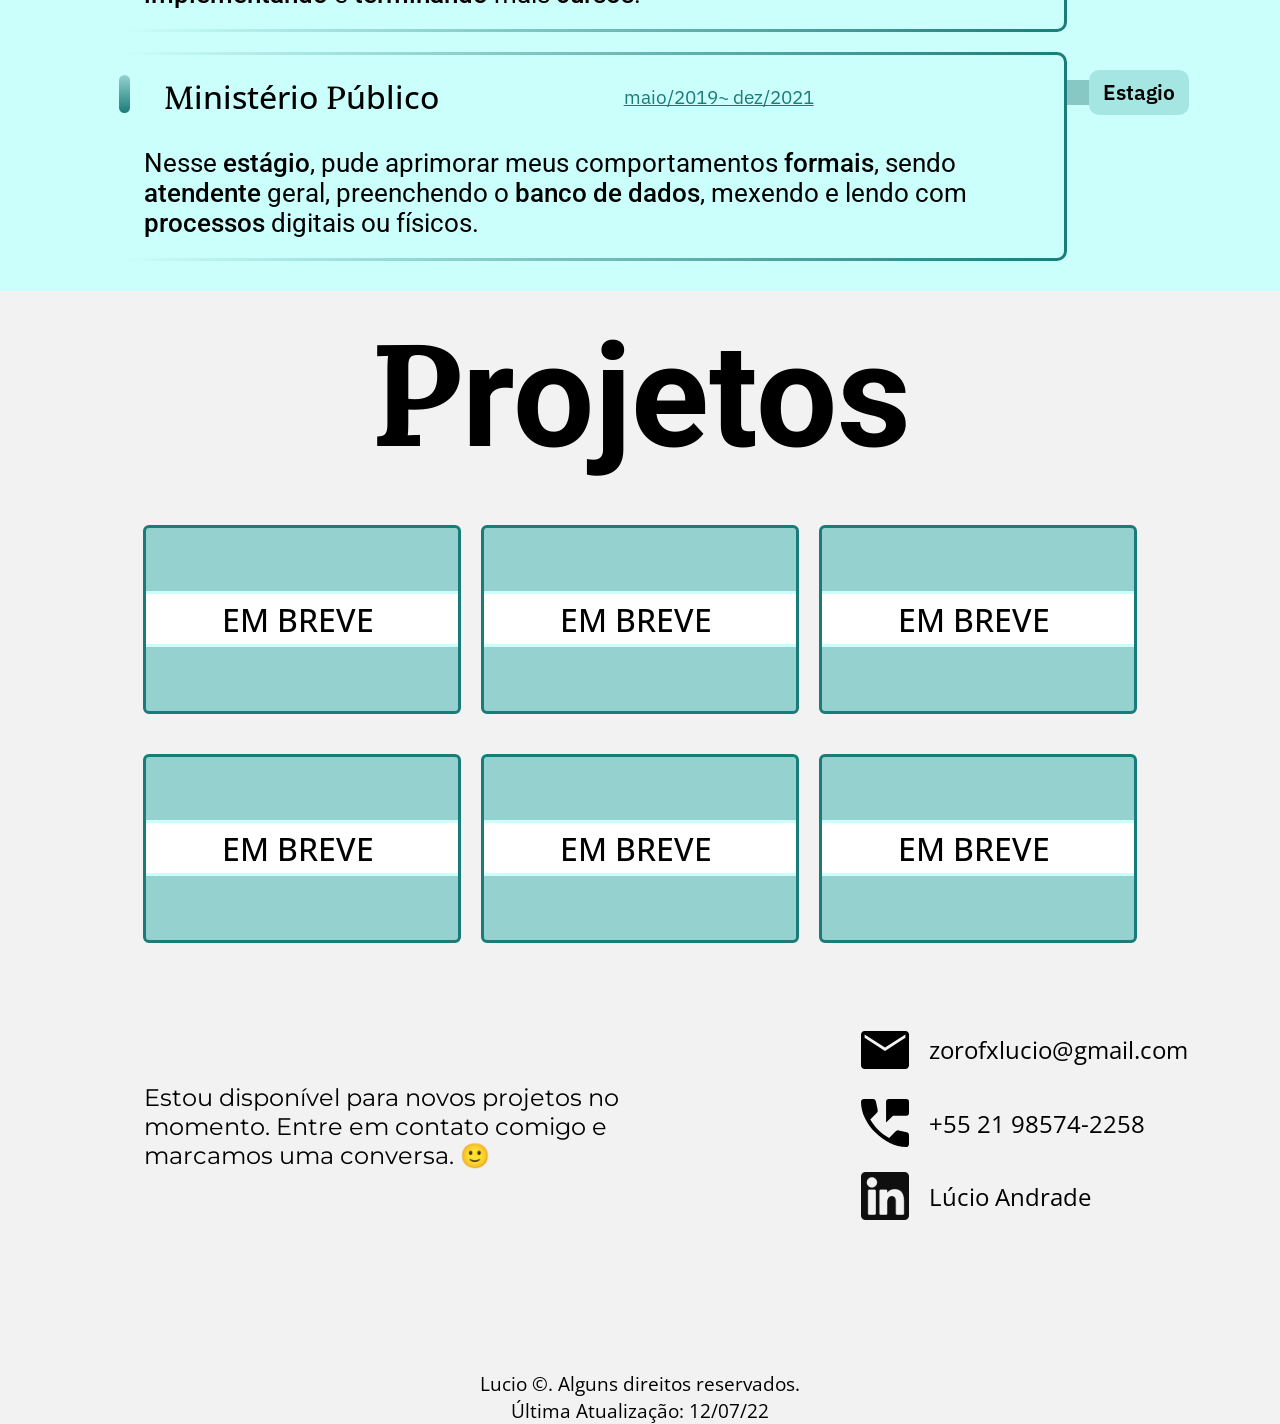
==== commit bb66b0b7: "// (16/?) Otimizando o CSS, pequenas e novas implementações, perto da primeira finalização." ====
--- a/index.html
+++ b/index.html
@@ -8,6 +8,10 @@
   <link rel="stylesheet" href="style/style.css">
   <link rel="icon" href="favicon.svg" type="image/svg+xml" />
   <link rel="stylesheet" href="https://unpkg.com/aos@next/dist/aos.css" />
+  <link rel="preconnect" href="https://fonts.googleapis.com">
+  <link rel="preconnect" href="https://fonts.gstatic.com" crossorigin>
+  <link href="https://fonts.googleapis.com/css2?family=IBM+Plex+Sans:wght@400;500;600&family=Lora:wght@400;500;600&family=Montserrat:wght@400;500;600&family=Open+Sans:wght@400;500;600&family=Roboto:wght@400;500;700&display=swap" rel="stylesheet">
+
 </head>
 
 <body>
@@ -60,7 +64,7 @@
       <ul class="conteiner-c2">
         <li aria-label="cinema4d" class="itens-exp">
           <img class="sumir-c2" src="img/2-conteudo-c4d.png" alt="C4D-Image" width="240" height="240" data-aos="fade-right">
-          <div class="exp cinema4d" data-aos="fade-left">
+          <div class="exp cinema4d" data-aos="fade-up">
             <div class="alinhamento cinema4d-1220">
               <h4 class="dec-h4-c2 IBM-Plex">Cinema 4D</h4>
             </div>
@@ -72,7 +76,7 @@
 
         <li aria-label="adobe photoshop" class="itens-exp">
           <img class="sumir-c2" src="img/2-conteudo-ps.png" alt="PS-Image" width="240" height="240" data-aos="fade-right">
-          <div class="exp photoshop" data-aos="fade-left">
+          <div class="exp photoshop" data-aos="fade-up">
             <div class="alinhamento photoshop-1220">
               <h4 class="dec-h4-letra-quebrada IBM-Plex"><span>Adobe</span><br> Photoshop</h4>
             </div>
@@ -84,7 +88,7 @@
 
         <li aria-label="adobe after effects" class="itens-exp">
           <img class="sumir-c2" src="img/2-conteudo-ae.png" alt="AE-Image" width="240" height="240" data-aos="fade-right">
-          <div class="exp after-effects" data-aos="fade-left">
+          <div class="exp after-effects" data-aos="fade-up">
             <div class="alinhamento after-1220">
               <h4 class="dec-h4-letra-quebrada IBM-Plex"><span>Adobe</span><br> After Effects</h4>
             </div>
@@ -96,7 +100,7 @@
 
         <li aria-label="fl studio" class="itens-exp">
           <img class="sumir-c2" src="img/2-conteudo-flstudio.png" alt="FLSTUDIO-Image" width="240" height="240" data-aos="fade-right">
-          <div class="exp fl-studio" data-aos="fade-left">
+          <div class="exp fl-studio" data-aos="fade-up">
             <div class="alinhamento flstudio-1220">
               <h4 class="dec-h4-c2 IBM-Plex">FL Studio</h4>
             </div>
@@ -108,7 +112,7 @@
 
         <li aria-label="lumion" class="itens-exp">
           <img class="sumir-c2" src="img/2-conteudo-lumion.png" alt="LUMION-Image" width="240" height="240" data-aos="fade-right">
-          <div class="exp lumion" data-aos="fade-left">
+          <div class="exp lumion" data-aos="fade-up">
             <div class="alinhamento lumion-1220">
               <h4 class="dec-h4-c2 IBM-Plex">Lumion</h4>
             </div>
@@ -124,10 +128,10 @@
   <section id="formacao" class="section-c3" aria-label="Formação">
     <div class="conteudo-3">
       <h3 class="dec-1-for Montserrat"><span class="Lora">P</span>rogramação<strong>!</strong></h3>
-      <h2 class="experiencias titulo-for subtitulo" data-aos="fade-up+"><strong>F</strong>or<br>ma<br>ção</h2>
+      <h2 class="experiencias titulo-for subtitulo" data-aos="fade-left"><strong>F</strong>or<br>ma<br>ção</h2>
 
       <ul class="conteiner-for">
-        <li class="item-for faculdade" data-aos="fade-left">
+        <li class="item-for faculdade" data-aos="fade-up">
           <div class="escrita-itens-for">
             <h4 class="detalhe-h4 Lora">Unigranrio</h4>
             <span>dez/2021~ cursando</span>
@@ -135,7 +139,7 @@
           <p class="p-for">Pude iniciar meus estudos em <strong>programação</strong> e desde então, aprimora-los com cursos, leituras em fóruns, livros, ebooks e com <strong>pesquisas no próprio Youtube</strong>.</p>
         </li>
 
-        <li class="item-for ens-medio" data-aos="fade-left">
+        <li class="item-for ens-medio" data-aos="fade-up">
           <div class="escrita-itens-for">
             <h4 class="detalhe-h4 Lora">Ciep 441</h4>
             <span>2018~ 2021</span>
@@ -143,7 +147,7 @@
           <p class="p-for">Meus estudos no Ensino médio não foram dos melhores por inúmeros motivos, sem contar a Pandemia que tirou meu 2° e 3° ano, mas continuei com notas <strong>acima da média</strong>.</p>
         </li>
 
-        <li class="item-for curso" data-aos="fade-left">
+        <li class="item-for curso" data-aos="fade-up">
           <div class="escrita-itens-for">
             <h4 class="detalhe-h4 Lora">Origamid</h4>
             <span>junho/2022~ cursando</span>
@@ -151,7 +155,7 @@
           <p class="p-for">Na Origamid, pude ter uma ampla visão de <strong>HTML</strong>, <strong>CSS</strong> e <strong>UX & Ui Designer</strong>, pretendo terminar todos os cursos, e logo logo, aprimorar mais ainda esse meu <strong>site</strong> pra <strong>portfólio</strong>.</p>
         </li>
 
-        <li class="item-for curso" data-aos="fade-left">
+        <li class="item-for curso" data-aos="fade-up">
           <div class="escrita-itens-for">
             <h4 class="detalhe-h4 Lora">Curso<em>E</em>m<em>V</em>ídeo</h4>
             <span>fevereiro/2022~ cursando</span>
@@ -159,7 +163,7 @@
           <p class="p-for">No curso de <strong>Algarítmo</strong>, pude girar uma chave muito importante na minha mente sobre a <strong>lógica de programação</strong>, com o passar do tempo, estarei <strong>implementando</strong> e <strong>terminando</strong> mais <strong>cursos</strong>.</p>
         </li>
 
-        <li class="item-for estagio" data-aos="fade-left">
+        <li class="item-for estagio" data-aos="fade-up">
           <div class="escrita-itens-for">
             <h4 class="detalhe-h4 Lora">Ministério <em class="Lora">P</em>úblico</h4>
             <span>maio/2019~ dez/2021</span>
@@ -170,7 +174,7 @@
     </div>
   </section>
 
-  <section class="section-c4" id="projetos">
+  <section class="section-c4" id="projetos" data-aos="fade-up">
     <div class="h2-c4">
       <h2>Projetos</h2>
     </div>
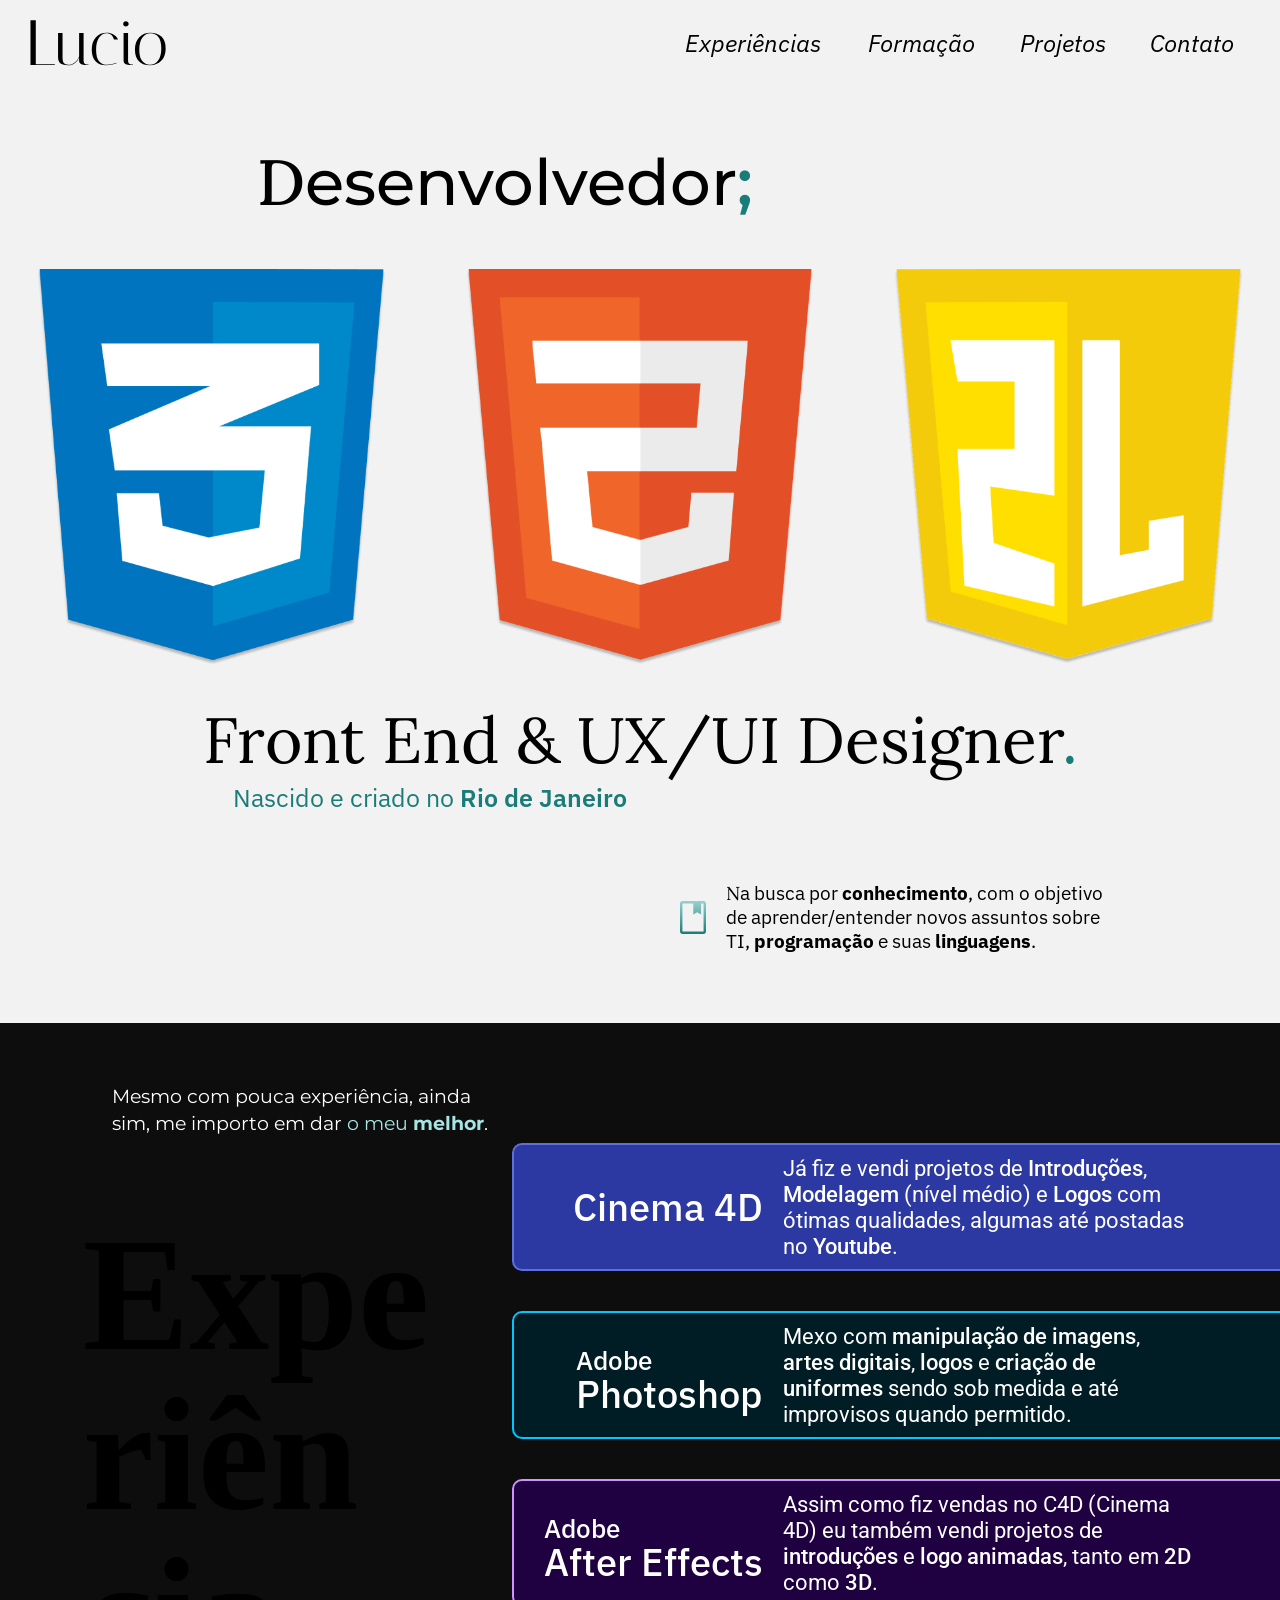
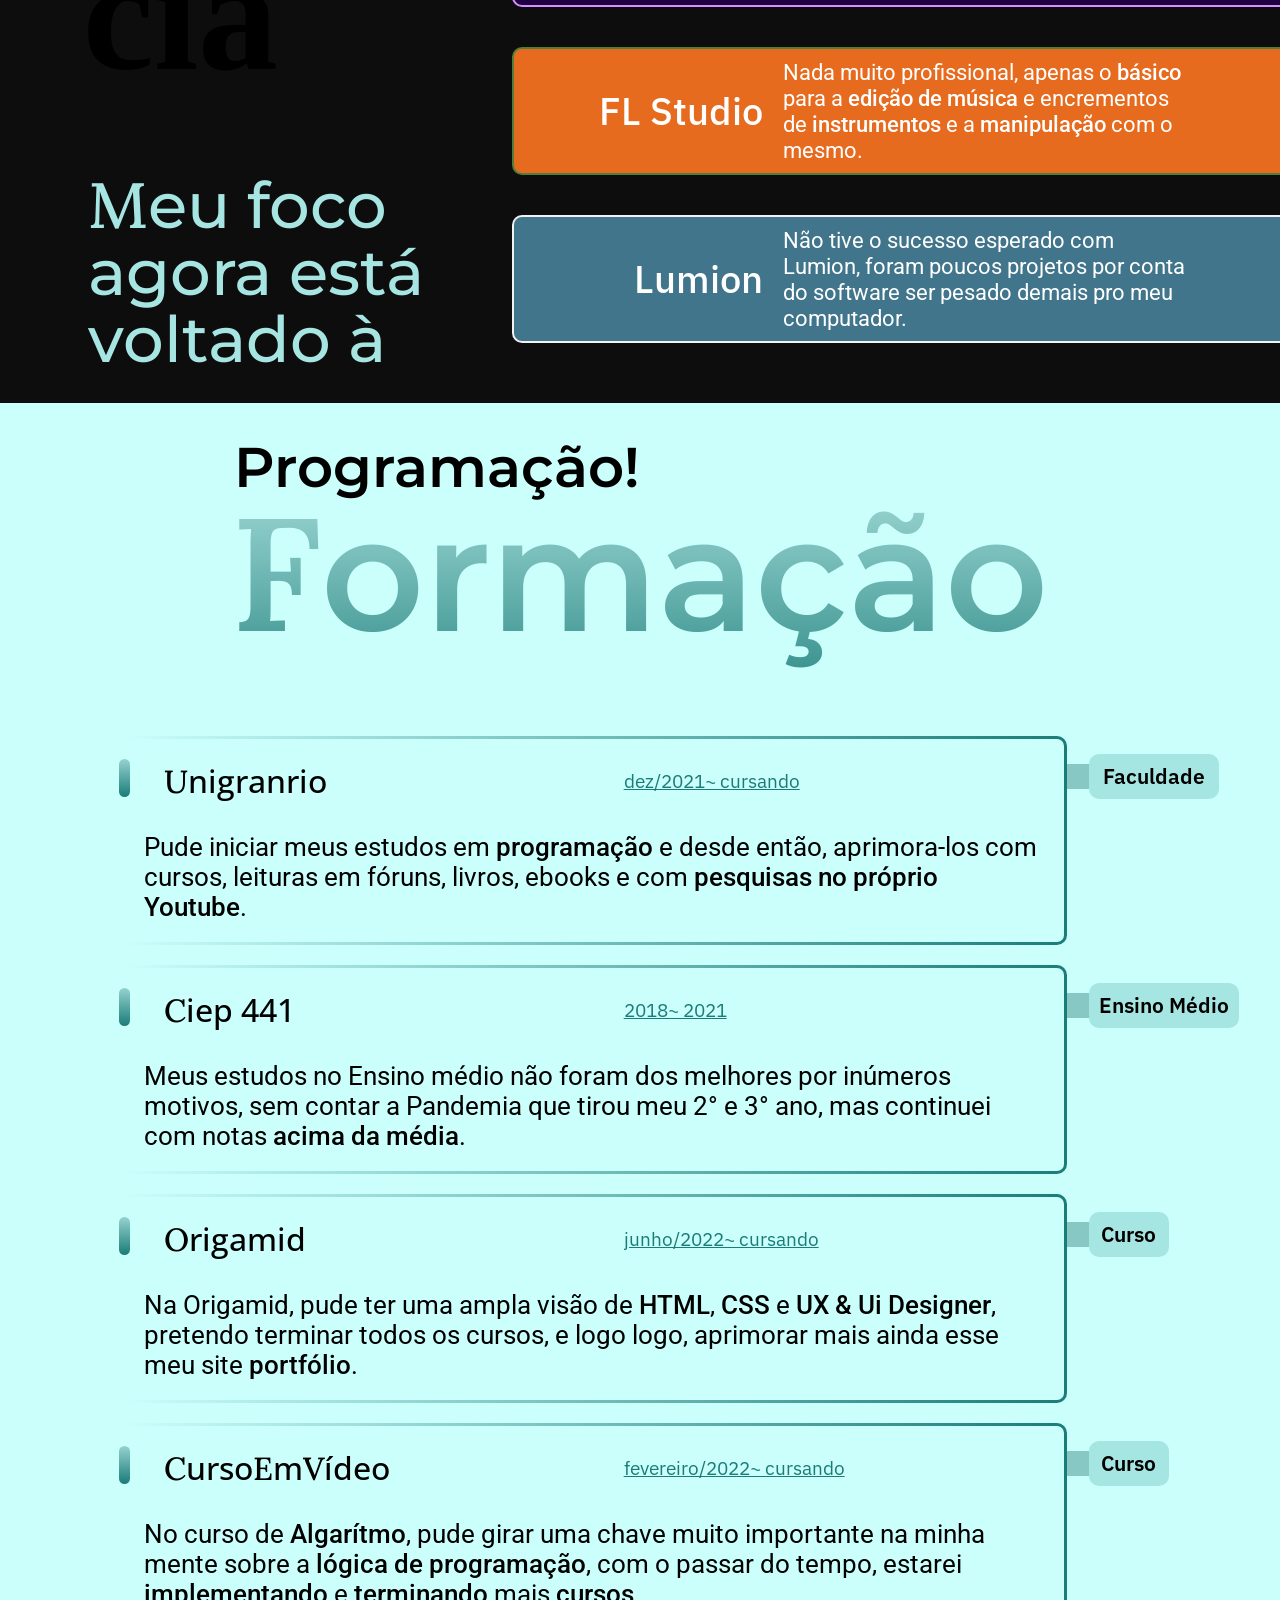
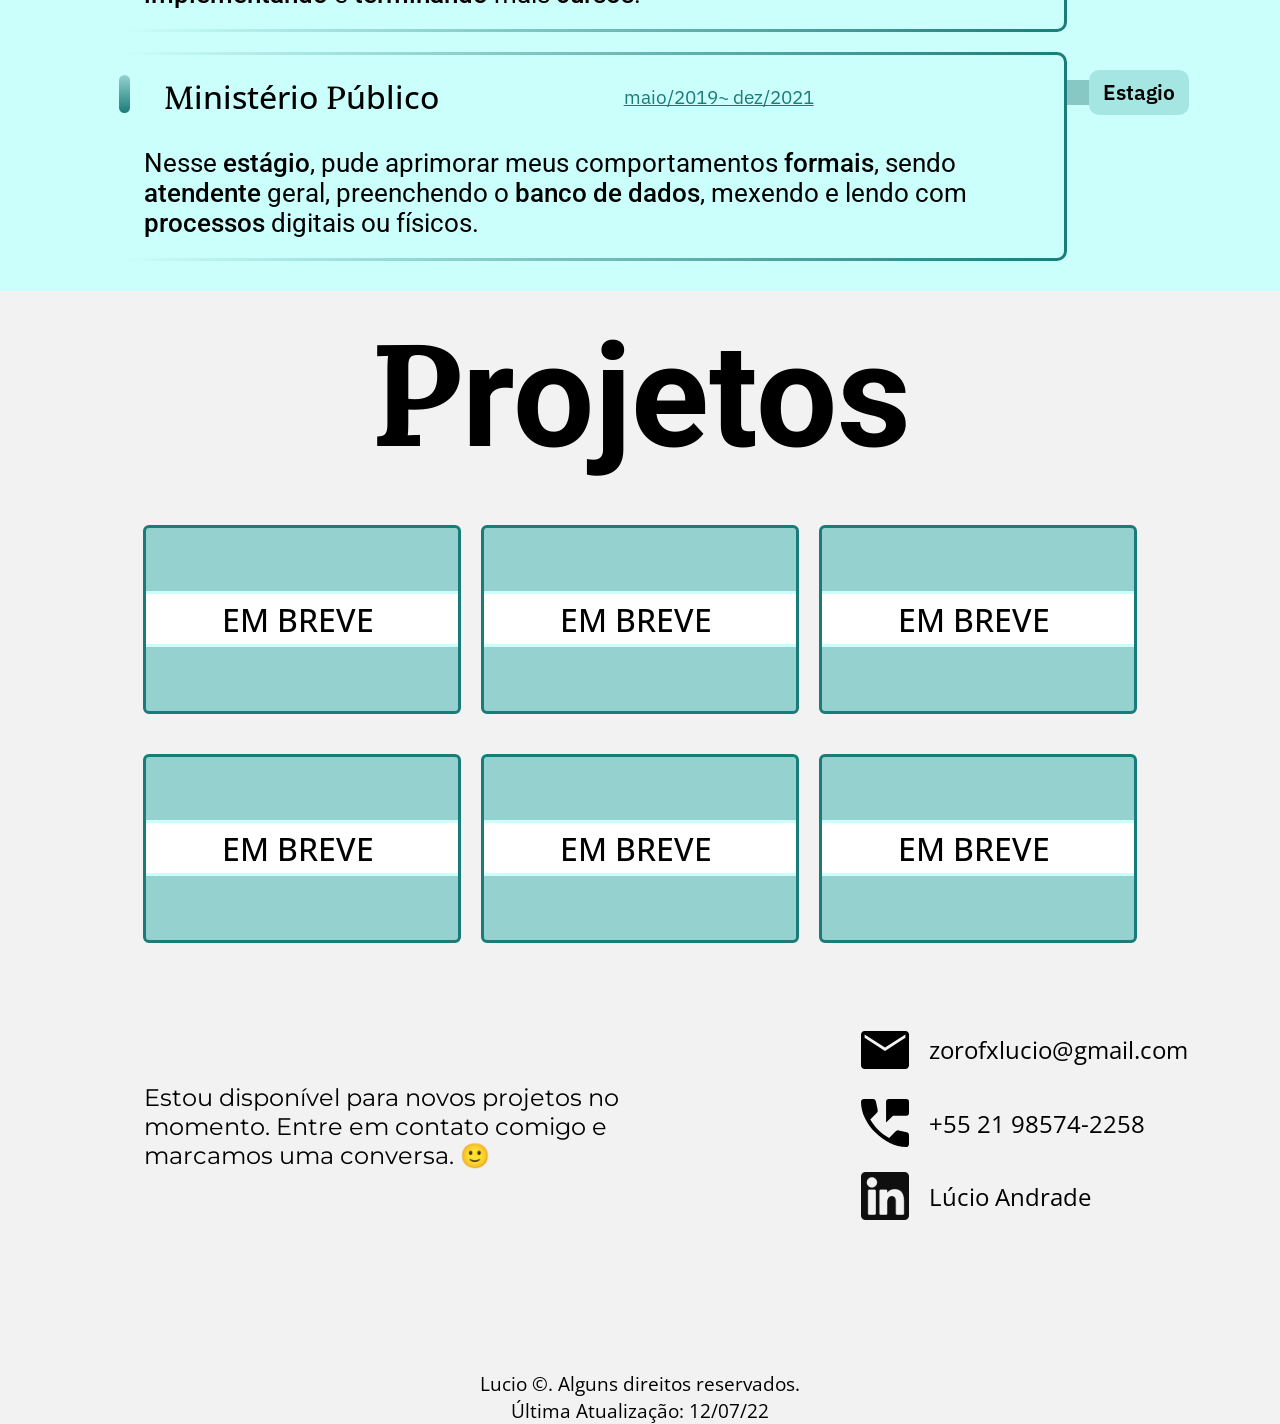
==== commit fba7757e: "alteração na escrita //" ====
--- a/index.html
+++ b/index.html
@@ -58,7 +58,7 @@
 
     <div class="conteudo2">
       <span class="dec-1 Montserrat">Mesmo com pouca experiência, ainda<br>sim, me importo em dar <strong>o meu <em>melhor</em></strong>.</span>
-      <h2 class="experiência subtitulo " data-aos="fade-left">Expe<br>riên<br>cia</h2>
+      <h2 class="experiência subtitulo " data-aos="fade-up">Expe<br>riên<br>cia</h2>
       <h3 class="h3-baixo Lora"> Meu foco<br> agora está<br> voltado à</h3>
 
       <ul class="conteiner-c2">
@@ -128,7 +128,7 @@
   <section id="formacao" class="section-c3" aria-label="Formação">
     <div class="conteudo-3">
       <h3 class="dec-1-for Montserrat"><span class="Lora">P</span>rogramação<strong>!</strong></h3>
-      <h2 class="experiencias titulo-for subtitulo" data-aos="fade-left"><strong>F</strong>or<br>ma<br>ção</h2>
+      <h2 class="experiencias titulo-for subtitulo" data-aos="fade-up"><strong>F</strong>or<br>ma<br>ção</h2>
 
       <ul class="conteiner-for">
         <li class="item-for faculdade" data-aos="fade-up">
@@ -152,7 +152,7 @@
             <h4 class="detalhe-h4 Lora">Origamid</h4>
             <span>junho/2022~ cursando</span>
           </div>
-          <p class="p-for">Na Origamid, pude ter uma ampla visão de <strong>HTML</strong>, <strong>CSS</strong> e <strong>UX & Ui Designer</strong>, pretendo terminar todos os cursos, e logo logo, aprimorar mais ainda esse meu <strong>site</strong> pra <strong>portfólio</strong>.</p>
+          <p class="p-for">Na Origamid, pude ter uma ampla visão de <strong>HTML</strong>, <strong>CSS</strong> e <strong>UX & Ui Designer</strong>, pretendo terminar todos os cursos, e logo logo, aprimorar mais ainda esse meu site <strong>portfólio</strong>.</p>
         </li>
 
         <li class="item-for curso" data-aos="fade-up">
